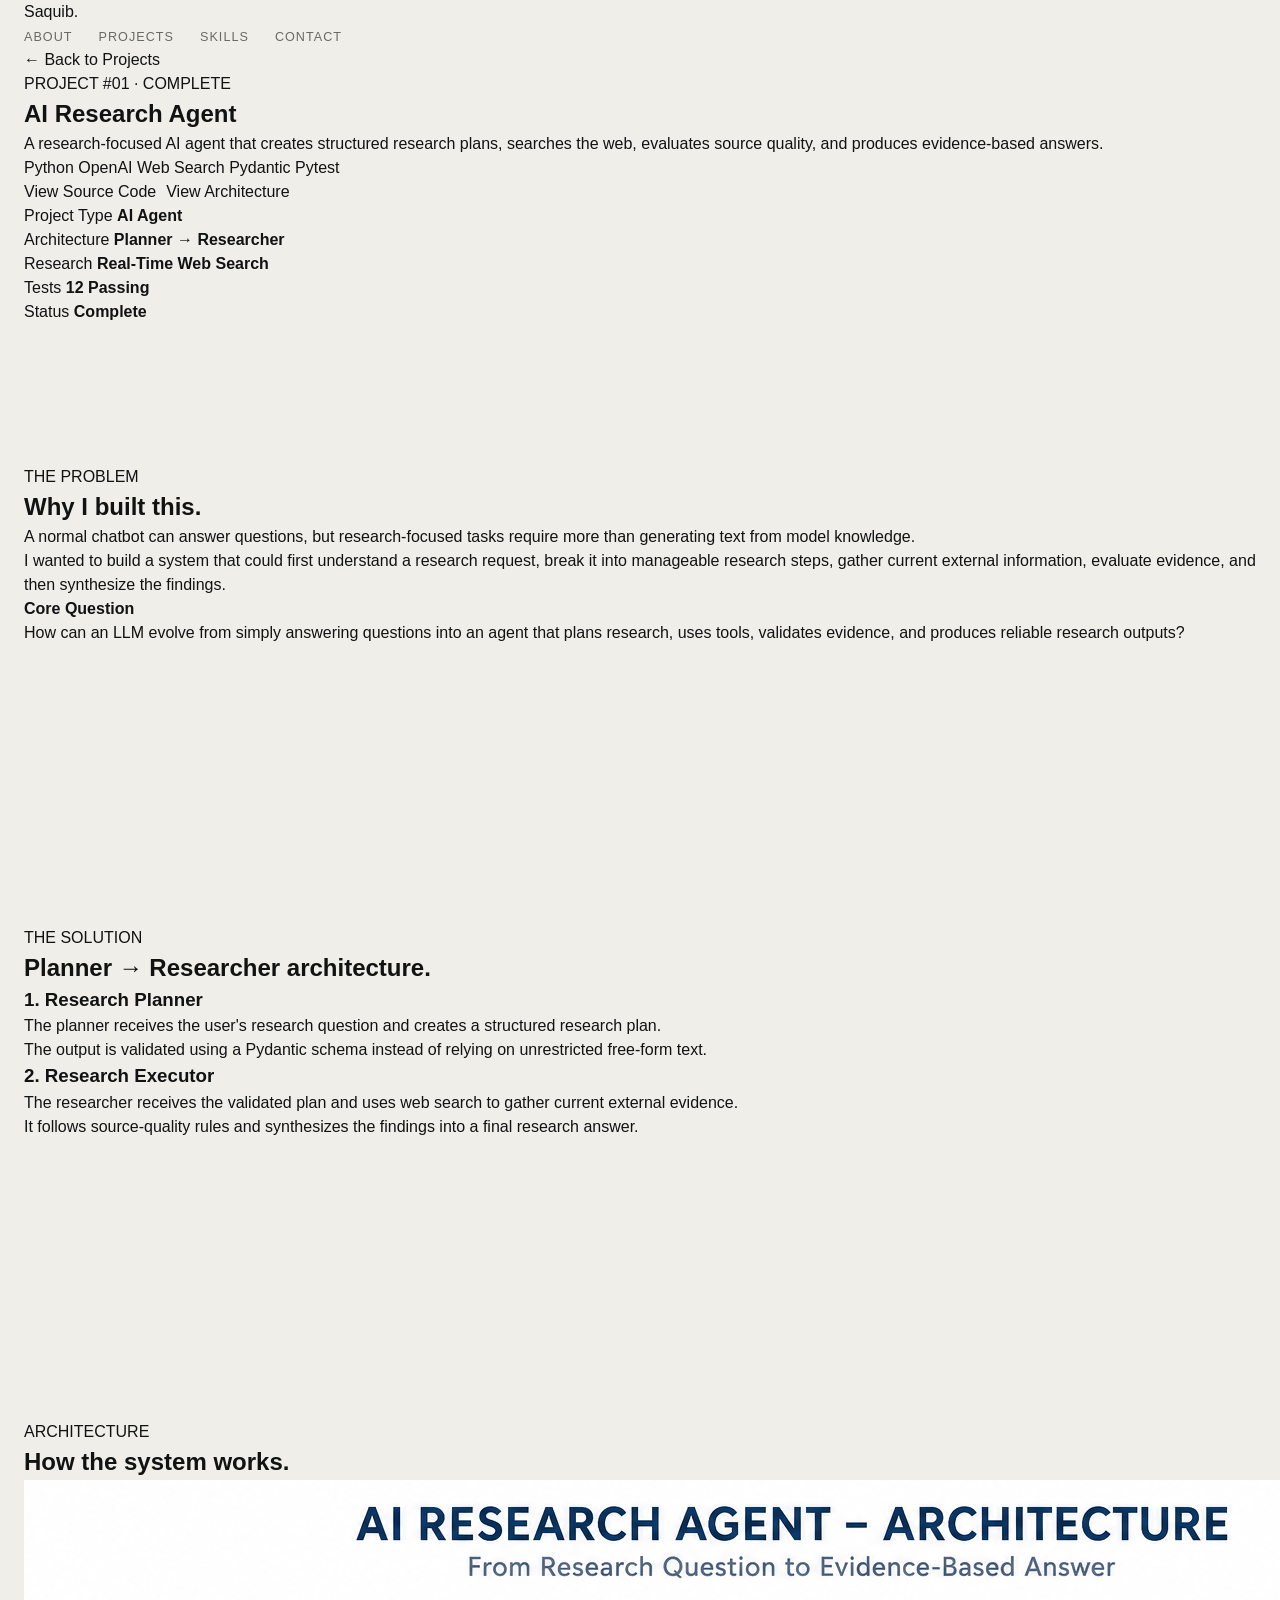
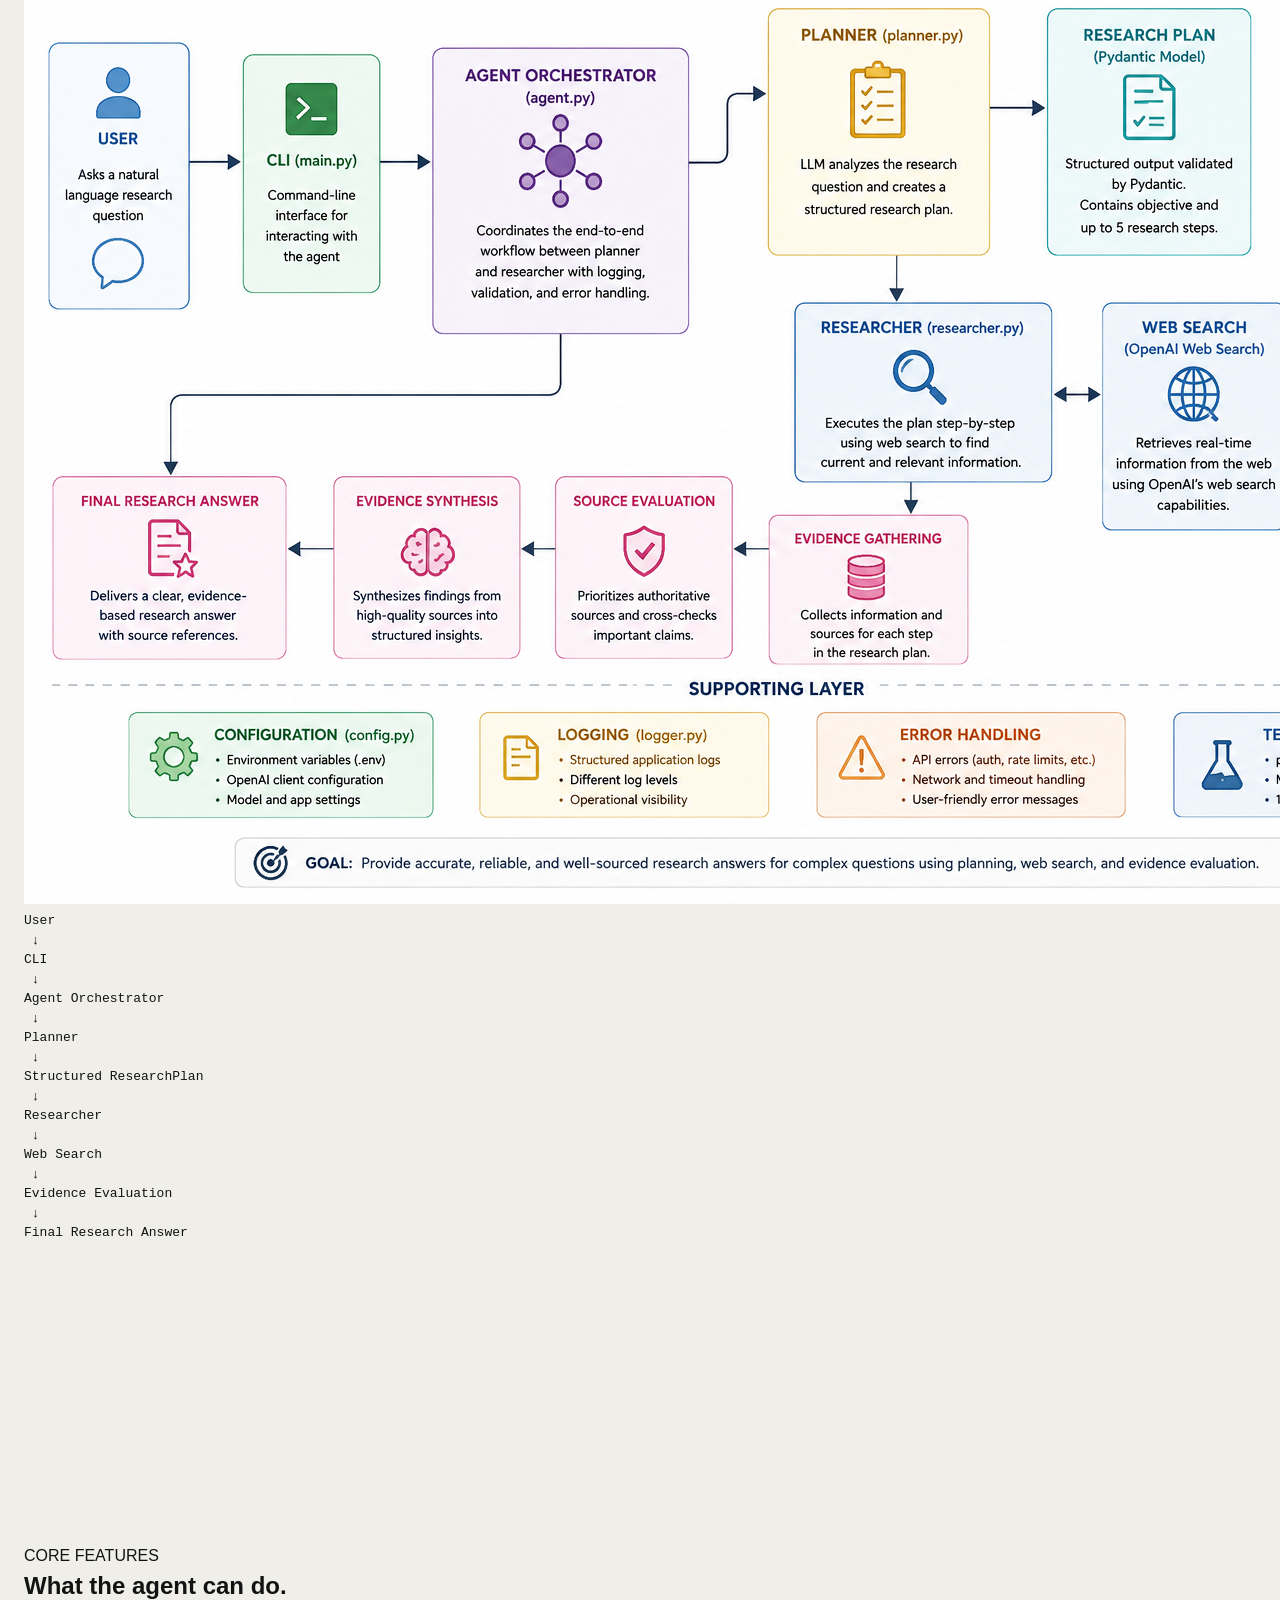
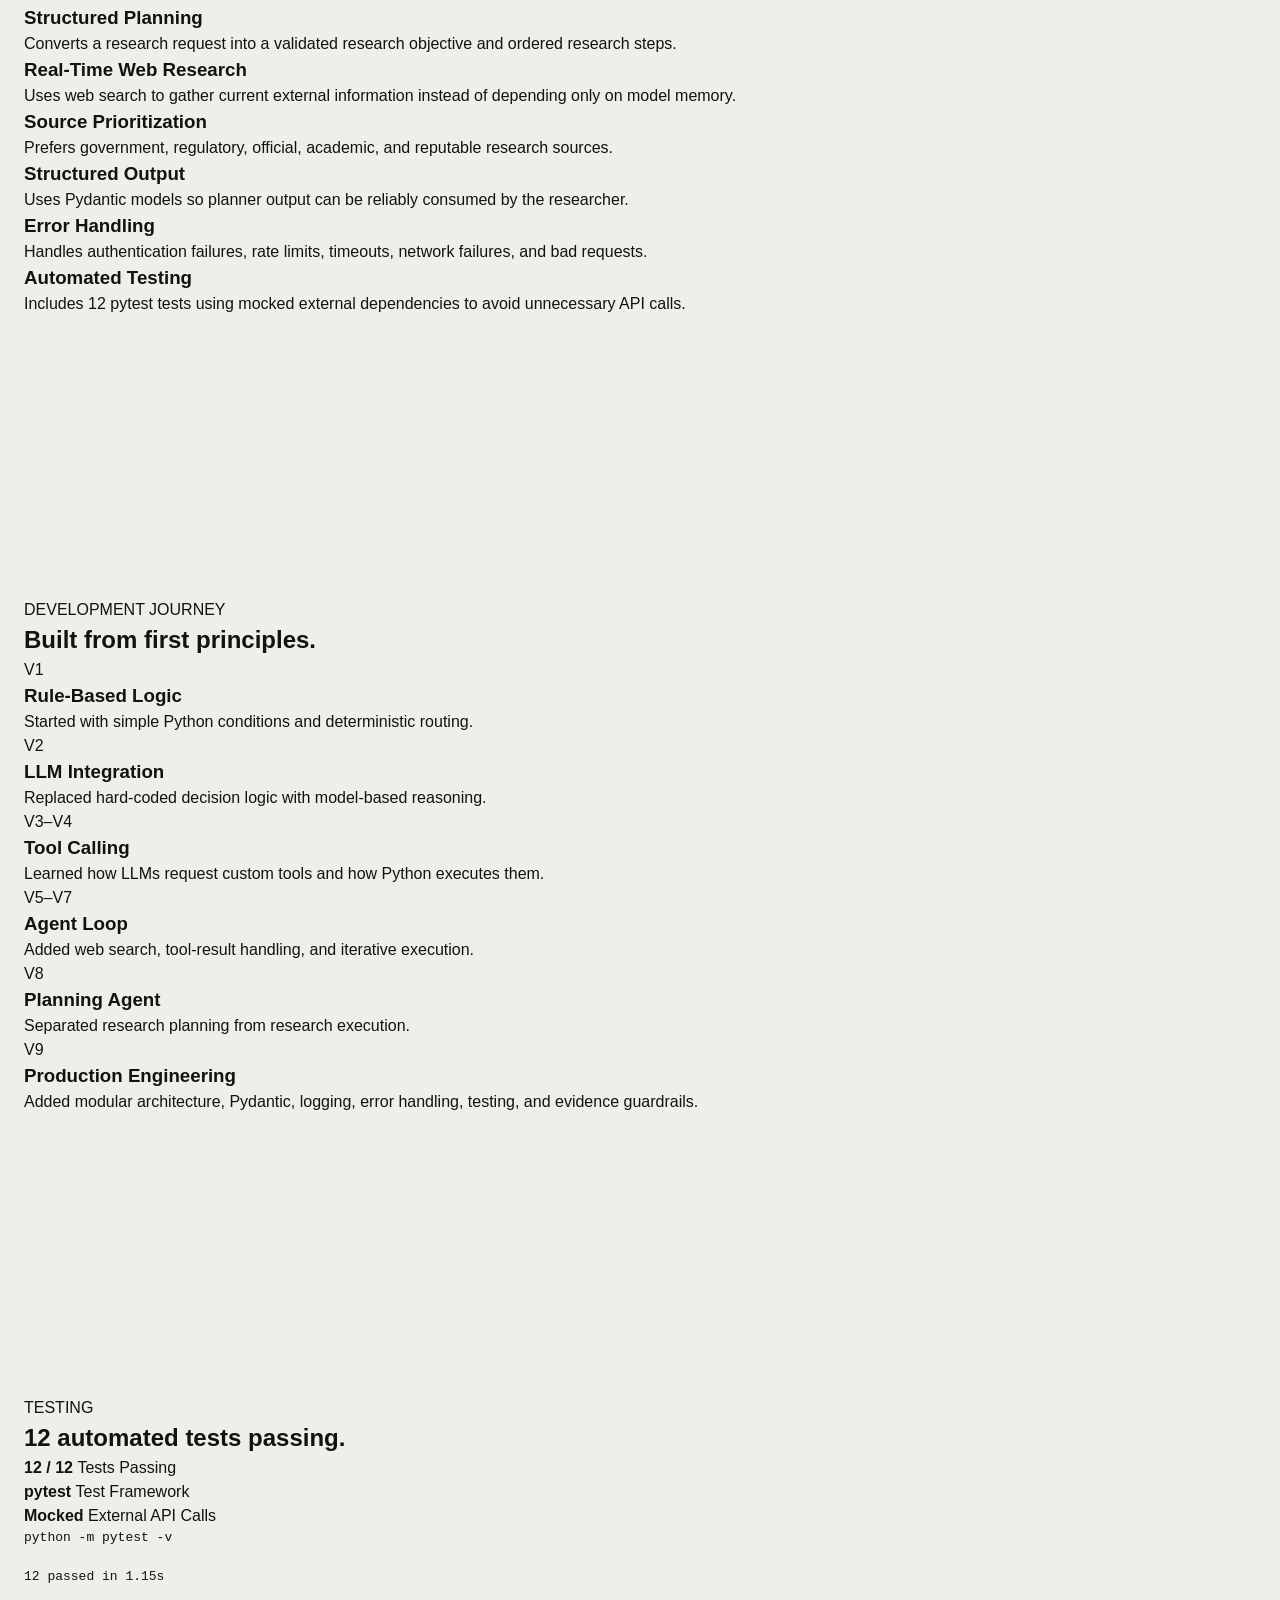
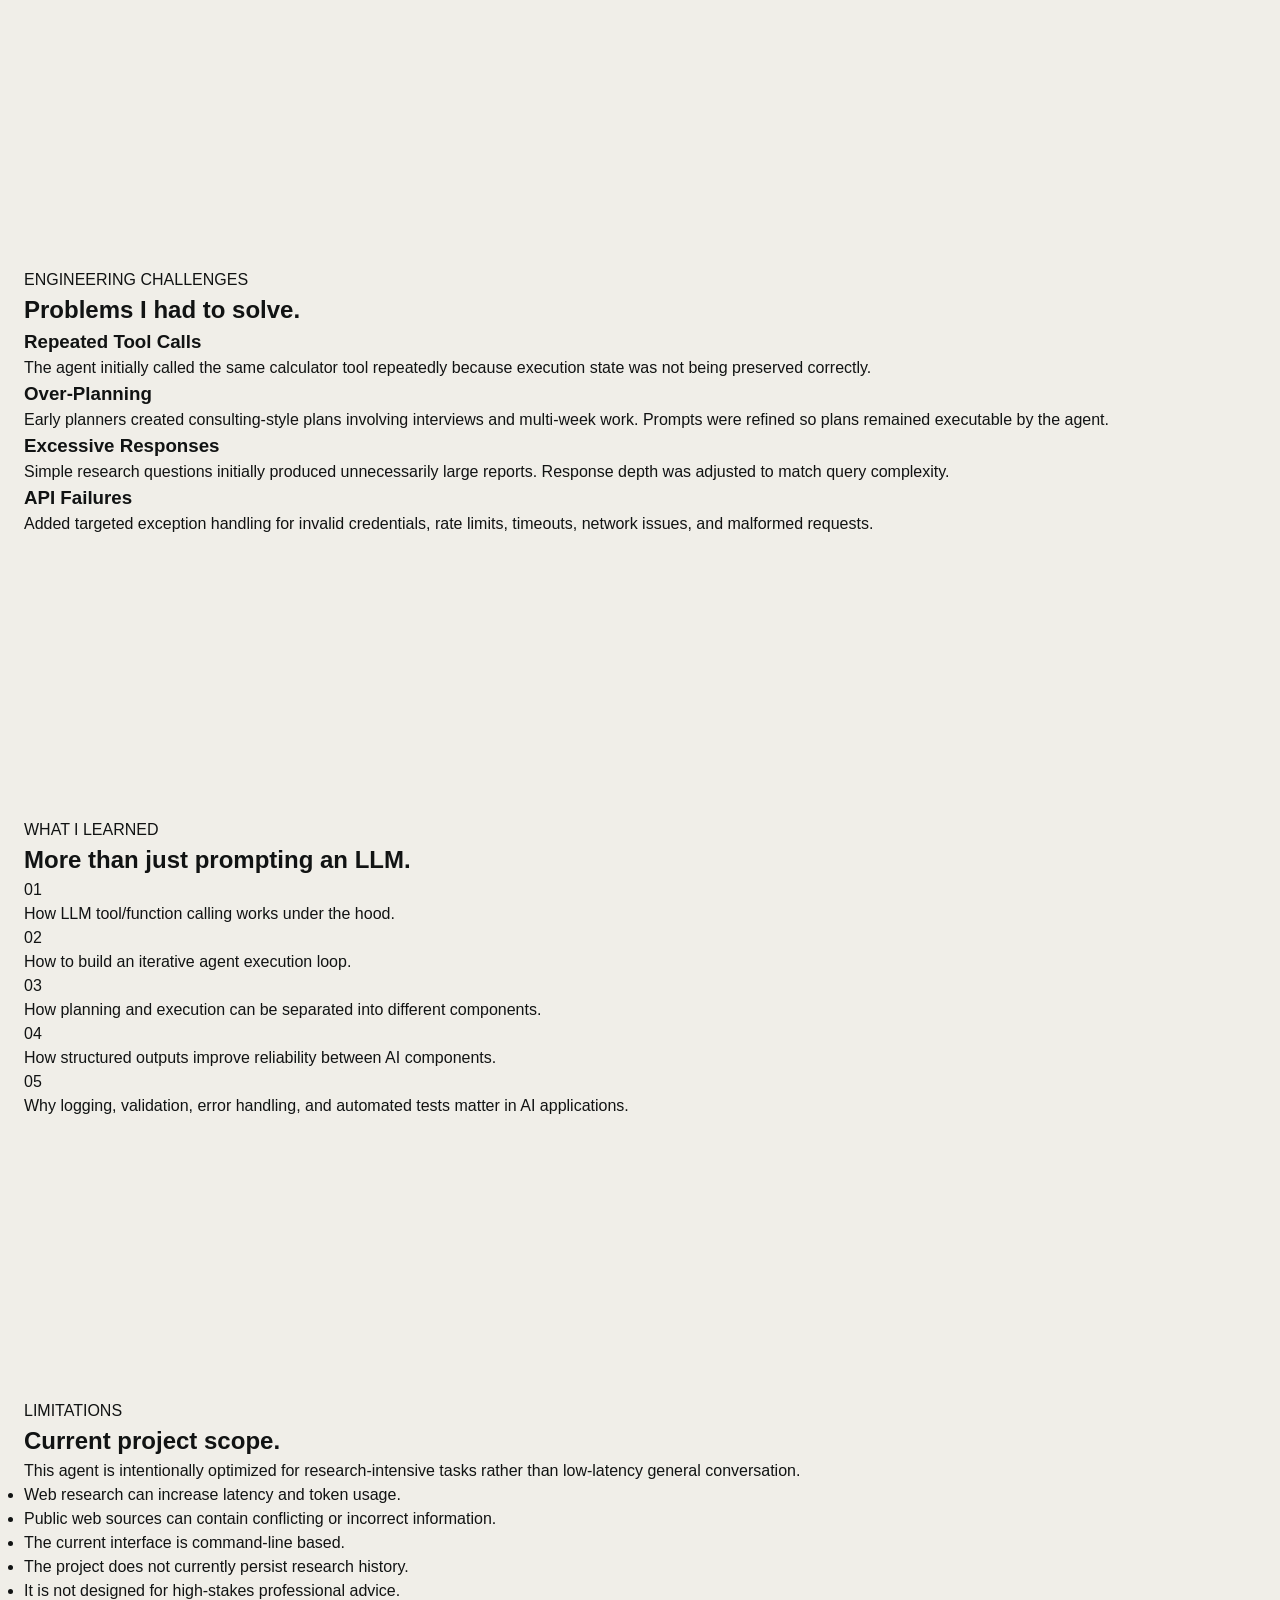
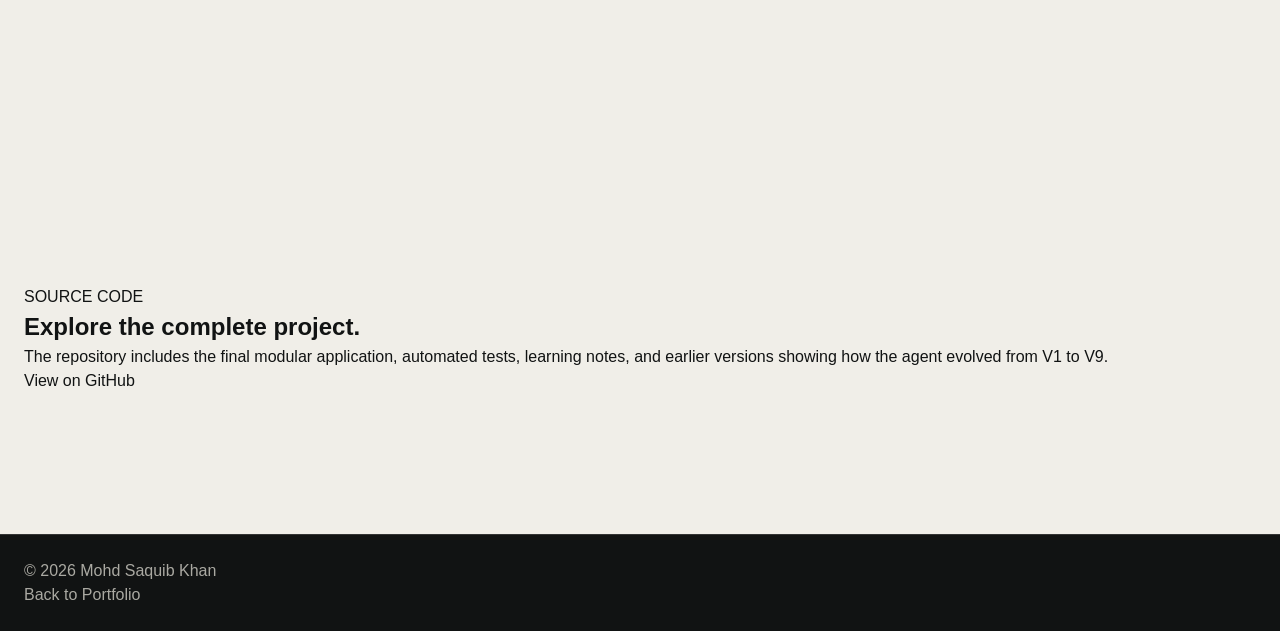
==== projects/research-agent.html @ b3867442 "feat: first immersive design" ====
<!DOCTYPE html>
<html lang="en">

<head>
    <meta charset="UTF-8">

    <meta
        name="viewport"
        content="width=device-width, initial-scale=1.0"
    >

    <title>
        AI Research Agent | Mohd Saquib Khan
    </title>

    <meta
        name="description"
        content="Case study of an AI Research Agent built with Python, OpenAI, Pydantic, web search, logging, and pytest."
    >

    <link
        rel="stylesheet"
        href="../style.css"
    >
</head>

<body>

    <!-- HEADER -->
    <header class="header">

        <nav class="navbar container">

            <a
                href="../index.html"
                class="logo"
            >
                Saquib<span>.</span>
            </a>

            <ul class="nav-links">

                <li>
                    <a href="../index.html#about">
                        About
                    </a>
                </li>

                <li>
                    <a href="../index.html#projects">
                        Projects
                    </a>
                </li>

                <li>
                    <a href="../index.html#skills">
                        Skills
                    </a>
                </li>

                <li>
                    <a href="../index.html#contact">
                        Contact
                    </a>
                </li>

            </ul>

            <button
                class="menu-btn"
                id="menu-btn"
                aria-label="Open navigation"
            >
                ☰
            </button>

        </nav>

    </header>


    <main>

        <!-- PROJECT HERO -->
        <section class="project-hero">

            <div class="container">

                <a
                    href="../index.html#projects"
                    class="back-link"
                >
                    ← Back to Projects
                </a>

                <div class="project-hero-grid">

                    <div>

                        <p class="eyebrow">
                            PROJECT #01 · COMPLETE
                        </p>

                        <h1>
                            AI Research Agent
                        </h1>

                        <p class="project-subtitle">
                            A research-focused AI agent that creates
                            structured research plans, searches the web,
                            evaluates source quality, and produces
                            evidence-based answers.
                        </p>

                        <div class="tech-stack project-tech">

                            <span>Python</span>
                            <span>OpenAI</span>
                            <span>Web Search</span>
                            <span>Pydantic</span>
                            <span>Pytest</span>

                        </div>

                        <div class="hero-actions">

                            <a
                                href="https://github.com/YOUR-USERNAME/YOUR-REPOSITORY"
                                target="_blank"
                                class="btn btn-primary"
                            >
                                View Source Code
                            </a>

                            <a
                                href="#architecture"
                                class="btn btn-secondary"
                            >
                                View Architecture
                            </a>

                        </div>

                    </div>


                    <div class="project-summary-card">

                        <div>

                            <span>
                                Project Type
                            </span>

                            <strong>
                                AI Agent
                            </strong>

                        </div>


                        <div>

                            <span>
                                Architecture
                            </span>

                            <strong>
                                Planner → Researcher
                            </strong>

                        </div>


                        <div>

                            <span>
                                Research
                            </span>

                            <strong>
                                Real-Time Web Search
                            </strong>

                        </div>


                        <div>

                            <span>
                                Tests
                            </span>

                            <strong>
                                12 Passing
                            </strong>

                        </div>


                        <div>

                            <span>
                                Status
                            </span>

                            <strong>
                                Complete
                            </strong>

                        </div>

                    </div>

                </div>

            </div>

        </section>


        <!-- PROBLEM -->
        <section class="section section-alt">

            <div class="container">

                <p class="section-label">
                    THE PROBLEM
                </p>

                <h2 class="section-title">
                    Why I built this.
                </h2>

                <div class="case-grid">

                    <div>

                        <p>
                            A normal chatbot can answer questions,
                            but research-focused tasks require more than
                            generating text from model knowledge.
                        </p>

                        <p>
                            I wanted to build a system that could first
                            understand a research request, break it into
                            manageable research steps, gather current
                            external information, evaluate evidence,
                            and then synthesize the findings.
                        </p>

                    </div>

                    <div class="highlight-card">

                        <strong>
                            Core Question
                        </strong>

                        <p>
                            How can an LLM evolve from simply answering
                            questions into an agent that plans research,
                            uses tools, validates evidence, and produces
                            reliable research outputs?
                        </p>

                    </div>

                </div>

            </div>

        </section>


        <!-- SOLUTION -->
        <section class="section">

            <div class="container">

                <p class="section-label">
                    THE SOLUTION
                </p>

                <h2 class="section-title">
                    Planner → Researcher architecture.
                </h2>

                <div class="case-grid">

                    <div>

                        <h3>
                            1. Research Planner
                        </h3>

                        <p>
                            The planner receives the user's research
                            question and creates a structured research plan.
                        </p>

                        <p>
                            The output is validated using a Pydantic
                            schema instead of relying on unrestricted
                            free-form text.
                        </p>

                    </div>


                    <div>

                        <h3>
                            2. Research Executor
                        </h3>

                        <p>
                            The researcher receives the validated plan
                            and uses web search to gather current
                            external evidence.
                        </p>

                        <p>
                            It follows source-quality rules and
                            synthesizes the findings into a final
                            research answer.
                        </p>

                    </div>

                </div>

            </div>

        </section>


        <!-- ARCHITECTURE -->
        <section
            class="section section-alt"
            id="architecture"
        >

            <div class="container">

                <p class="section-label">
                    ARCHITECTURE
                </p>

                <h2 class="section-title">
                    How the system works.
                </h2>

                <div class="architecture-card">

                    <img
                        src="../assets/images/research-agent-architecture.png"
                        alt="AI Research Agent architecture diagram"
                    >

                </div>

                <div class="architecture-text">

                    <pre>
User
 ↓
CLI
 ↓
Agent Orchestrator
 ↓
Planner
 ↓
Structured ResearchPlan
 ↓
Researcher
 ↓
Web Search
 ↓
Evidence Evaluation
 ↓
Final Research Answer
                    </pre>

                </div>

            </div>

        </section>


        <!-- FEATURES -->
        <section class="section">

            <div class="container">

                <p class="section-label">
                    CORE FEATURES
                </p>

                <h2 class="section-title">
                    What the agent can do.
                </h2>

                <div class="features-grid">

                    <div class="feature-card">

                        <h3>
                            Structured Planning
                        </h3>

                        <p>
                            Converts a research request into a validated
                            research objective and ordered research steps.
                        </p>

                    </div>


                    <div class="feature-card">

                        <h3>
                            Real-Time Web Research
                        </h3>

                        <p>
                            Uses web search to gather current external
                            information instead of depending only on
                            model memory.
                        </p>

                    </div>


                    <div class="feature-card">

                        <h3>
                            Source Prioritization
                        </h3>

                        <p>
                            Prefers government, regulatory, official,
                            academic, and reputable research sources.
                        </p>

                    </div>


                    <div class="feature-card">

                        <h3>
                            Structured Output
                        </h3>

                        <p>
                            Uses Pydantic models so planner output can be
                            reliably consumed by the researcher.
                        </p>

                    </div>


                    <div class="feature-card">

                        <h3>
                            Error Handling
                        </h3>

                        <p>
                            Handles authentication failures, rate limits,
                            timeouts, network failures, and bad requests.
                        </p>

                    </div>


                    <div class="feature-card">

                        <h3>
                            Automated Testing
                        </h3>

                        <p>
                            Includes 12 pytest tests using mocked external
                            dependencies to avoid unnecessary API calls.
                        </p>

                    </div>

                </div>

            </div>

        </section>


        <!-- DEVELOPMENT JOURNEY -->
        <section class="section section-alt">

            <div class="container">

                <p class="section-label">
                    DEVELOPMENT JOURNEY
                </p>

                <h2 class="section-title">
                    Built from first principles.
                </h2>

                <div class="version-grid">

                    <div class="version-card">
                        <span>V1</span>
                        <h3>Rule-Based Logic</h3>
                        <p>
                            Started with simple Python conditions and
                            deterministic routing.
                        </p>
                    </div>

                    <div class="version-card">
                        <span>V2</span>
                        <h3>LLM Integration</h3>
                        <p>
                            Replaced hard-coded decision logic with
                            model-based reasoning.
                        </p>
                    </div>

                    <div class="version-card">
                        <span>V3–V4</span>
                        <h3>Tool Calling</h3>
                        <p>
                            Learned how LLMs request custom tools and
                            how Python executes them.
                        </p>
                    </div>

                    <div class="version-card">
                        <span>V5–V7</span>
                        <h3>Agent Loop</h3>
                        <p>
                            Added web search, tool-result handling,
                            and iterative execution.
                        </p>
                    </div>

                    <div class="version-card">
                        <span>V8</span>
                        <h3>Planning Agent</h3>
                        <p>
                            Separated research planning from research
                            execution.
                        </p>
                    </div>

                    <div class="version-card">
                        <span>V9</span>
                        <h3>Production Engineering</h3>
                        <p>
                            Added modular architecture, Pydantic,
                            logging, error handling, testing, and
                            evidence guardrails.
                        </p>
                    </div>

                </div>

            </div>

        </section>


        <!-- TESTING -->
        <section class="section">

            <div class="container">

                <p class="section-label">
                    TESTING
                </p>

                <h2 class="section-title">
                    12 automated tests passing.
                </h2>

                <div class="test-highlight">

                    <div>

                        <strong>
                            12 / 12
                        </strong>

                        <span>
                            Tests Passing
                        </span>

                    </div>


                    <div>

                        <strong>
                            pytest
                        </strong>

                        <span>
                            Test Framework
                        </span>

                    </div>


                    <div>

                        <strong>
                            Mocked
                        </strong>

                        <span>
                            External API Calls
                        </span>

                    </div>

                </div>

                <div class="code-block">

<pre><code>python -m pytest -v

12 passed in 1.15s</code></pre>

                </div>

            </div>

        </section>


        <!-- CHALLENGES -->
        <section class="section section-alt">

            <div class="container">

                <p class="section-label">
                    ENGINEERING CHALLENGES
                </p>

                <h2 class="section-title">
                    Problems I had to solve.
                </h2>

                <div class="features-grid">

                    <div class="feature-card">

                        <h3>
                            Repeated Tool Calls
                        </h3>

                        <p>
                            The agent initially called the same calculator
                            tool repeatedly because execution state was not
                            being preserved correctly.
                        </p>

                    </div>


                    <div class="feature-card">

                        <h3>
                            Over-Planning
                        </h3>

                        <p>
                            Early planners created consulting-style plans
                            involving interviews and multi-week work.
                            Prompts were refined so plans remained
                            executable by the agent.
                        </p>

                    </div>


                    <div class="feature-card">

                        <h3>
                            Excessive Responses
                        </h3>

                        <p>
                            Simple research questions initially produced
                            unnecessarily large reports. Response depth
                            was adjusted to match query complexity.
                        </p>

                    </div>


                    <div class="feature-card">

                        <h3>
                            API Failures
                        </h3>

                        <p>
                            Added targeted exception handling for invalid
                            credentials, rate limits, timeouts, network
                            issues, and malformed requests.
                        </p>

                    </div>

                </div>

            </div>

        </section>


        <!-- LEARNINGS -->
        <section class="section">

            <div class="container">

                <p class="section-label">
                    WHAT I LEARNED
                </p>

                <h2 class="section-title">
                    More than just prompting an LLM.
                </h2>

                <div class="learning-list">

                    <div>
                        <span>01</span>
                        <p>
                            How LLM tool/function calling works under the hood.
                        </p>
                    </div>

                    <div>
                        <span>02</span>
                        <p>
                            How to build an iterative agent execution loop.
                        </p>
                    </div>

                    <div>
                        <span>03</span>
                        <p>
                            How planning and execution can be separated into
                            different components.
                        </p>
                    </div>

                    <div>
                        <span>04</span>
                        <p>
                            How structured outputs improve reliability between
                            AI components.
                        </p>
                    </div>

                    <div>
                        <span>05</span>
                        <p>
                            Why logging, validation, error handling, and
                            automated tests matter in AI applications.
                        </p>
                    </div>

                </div>

            </div>

        </section>


        <!-- LIMITATIONS -->
        <section class="section section-alt">

            <div class="container">

                <p class="section-label">
                    LIMITATIONS
                </p>

                <h2 class="section-title">
                    Current project scope.
                </h2>

                <div class="limitations">

                    <p>
                        This agent is intentionally optimized for
                        research-intensive tasks rather than low-latency
                        general conversation.
                    </p>

                    <ul>

                        <li>
                            Web research can increase latency and token usage.
                        </li>

                        <li>
                            Public web sources can contain conflicting or
                            incorrect information.
                        </li>

                        <li>
                            The current interface is command-line based.
                        </li>

                        <li>
                            The project does not currently persist research history.
                        </li>

                        <li>
                            It is not designed for high-stakes professional advice.
                        </li>

                    </ul>

                </div>

            </div>

        </section>


        <!-- CTA -->
        <section class="section project-cta">

            <div class="container">

                <p class="section-label">
                    SOURCE CODE
                </p>

                <h2>
                    Explore the complete project.
                </h2>

                <p>
                    The repository includes the final modular application,
                    automated tests, learning notes, and earlier versions
                    showing how the agent evolved from V1 to V9.
                </p>

                <a
                    href="https://github.com/YOUR-USERNAME/YOUR-REPOSITORY"
                    target="_blank"
                    class="btn btn-primary"
                >
                    View on GitHub
                </a>

            </div>

        </section>

    </main>


    <footer>

        <div class="container footer-content">

            <p>
                © <span id="year"></span> Mohd Saquib Khan
            </p>

            <a href="../index.html">
                Back to Portfolio
            </a>

        </div>

    </footer>


    <script src="../script.js"></script>

</body>

</html>
---- style.css ----
/* =========================================================
   IMMERSIVE EDITORIAL PORTFOLIO
   Static / GitHub Pages compatible
========================================================= */

:root {
  --bg: #f0eee8;
  --paper: #f7f5f0;
  --ink: #111313;
  --muted: #6a6a64;
  --line: rgba(17, 19, 19, 0.16);
  --dark: #111313;
  --dark-soft: #1b1e1e;
  --dark-text: #f4f0e8;
  --dark-muted: #aaa9a2;
  --dark-line: rgba(255, 255, 255, 0.14);
  --accent: #c85d37;
  --accent-dark: #9f4225;
  --accent-pale: #e5a087;
  --max: 1240px;
}

* { margin: 0; padding: 0; box-sizing: border-box; }

html { scroll-behavior: smooth; scroll-padding-top: 76px; }

body {
  min-width: 320px;
  color: var(--ink);
  background: var(--bg);
  font-family: Arial, Helvetica, sans-serif;
  line-height: 1.5;
  -webkit-font-smoothing: antialiased;
}

a { color: inherit; text-decoration: none; }
button, a { -webkit-tap-highlight-color: transparent; }

.container {
  width: min(calc(100% - 48px), var(--max));
  margin-inline: auto;
}

.scroll-progress {
  position: fixed;
  inset: 0 0 auto 0;
  height: 2px;
  z-index: 2000;
  pointer-events: none;
}

.scroll-progress span {
  display: block;
  width: 0;
  height: 100%;
  background: var(--accent);
}

.site-header {
  position: fixed;
  inset: 0 0 auto;
  z-index: 1000;
  background: rgba(240, 238, 232, 0.86);
  border-bottom: 1px solid rgba(17, 19, 19, 0.08);
  backdrop-filter: blur(18px);
}

.nav {
  min-height: 68px;
  display: flex;
  align-items: center;
  justify-content: space-between;
  gap: 28px;
}

.brand {
  display: flex;
  align-items: baseline;
  gap: 12px;
}

.brand-index {
  color: var(--accent);
  font-size: 0.68rem;
  letter-spacing: 0.16em;
  font-weight: 800;
}

.brand-name {
  font-size: 0.84rem;
  font-weight: 700;
}

.nav-links {
  display: flex;
  align-items: center;
  gap: 26px;
  list-style: none;
}

.nav-links > li > a:not(.nav-connect) {
  color: var(--muted);
  font-size: 0.79rem;
  text-transform: uppercase;
  letter-spacing: 0.08em;
}

.nav-links > li > a:hover { color: var(--ink); }

.nav-connect {
  position: relative;
  display: inline-flex;
  align-items: center;
  justify-content: center;
  min-width: 104px;
  height: 38px;
  overflow: hidden;
  color: var(--ink);
}

.nav-connect span {
  position: relative;
  z-index: 3;
  transition: letter-spacing 0.3s ease;
}

.nav-connect::before {
  content: "";
  position: absolute;
  inset: 0;
  z-index: 1;
  opacity: 0;
  border-top: 1px solid var(--accent);
  border-bottom: 1px solid var(--accent);
  transform: scale(0.1, 1);
  transition: all 0.3s ease;
}

.nav-connect::after {
  content: "";
  position: absolute;
  inset: 0;
  z-index: 0;
  background: rgba(200, 93, 55, 0.08);
  transition: all 0.3s ease;
}

.nav-connect:hover span {
  letter-spacing: 2px;
  color: var(--accent);
}

.nav-connect:hover::before {
  opacity: 1;
  transform: scale(1, 1);
}

.nav-connect:hover::after {
  opacity: 0;
  transform: scale(0.1, 1);
}

.menu-btn {
  display: none;
  width: 42px;
  height: 42px;
  border: 1px solid var(--line);
  background: transparent;
  border-radius: 50%;
  cursor: pointer;
}

.menu-btn span {
  display: block;
  width: 17px;
  height: 1px;
  margin: 5px auto;
  background: var(--ink);
}

.hero {
  position: relative;
  min-height: 100svh;
  display: flex;
  align-items: stretch;
  padding: 68px 0 0;
  overflow: hidden;
}

.hero-noise {
  position: absolute;
  inset: 0;
  opacity: 0.3;
  pointer-events: none;
  background-image:
    linear-gradient(rgba(17,19,19,0.025) 1px, transparent 1px),
    linear-gradient(90deg, rgba(17,19,19,0.025) 1px, transparent 1px);
  background-size: 42px 42px;
}

.hero-inner {
  position: relative;
  min-height: calc(100svh - 68px);
  display: flex;
  flex-direction: column;
  padding-top: clamp(30px, 5vw, 56px);
  padding-bottom: 26px;
}

.hero-topline {
  display: flex;
  justify-content: space-between;
  gap: 20px;
  color: var(--muted);
  font-size: 0.68rem;
  letter-spacing: 0.16em;
}

.hero-title-wrap {
  flex: 1;
  display: flex;
  flex-direction: column;
  justify-content: center;
}

.hero-index {
  margin-bottom: 14px;
  color: var(--accent);
  font-size: 0.68rem;
  font-weight: 800;
  letter-spacing: 0.16em;
}

.hero h1 {
  max-width: 1000px;
  font-size: clamp(4.4rem, 12vw, 11rem);
  line-height: 0.78;
  letter-spacing: -0.075em;
  font-weight: 900;
}

.hero h1 span {
  display: block;
  color: var(--accent);
  font-family: Georgia, "Times New Roman", serif;
  font-style: italic;
  font-weight: 400;
  letter-spacing: -0.06em;
}

.hero-bottom {
  display: flex;
  justify-content: space-between;
  align-items: end;
  gap: 40px;
  margin-top: 42px;
}

.hero-statement {
  max-width: 600px;
  color: var(--muted);
  font-size: clamp(1rem, 1.5vw, 1.12rem);
}

.hero-actions,
.contact-actions {
  display: flex;
  flex-wrap: wrap;
  gap: 10px;
}

.scroll-cue {
  align-self: flex-start;
  display: flex;
  align-items: center;
  gap: 12px;
  color: var(--muted);
  font-size: 0.65rem;
  letter-spacing: 0.16em;
}

.scroll-line {
  width: 60px;
  height: 1px;
  background: var(--line);
  position: relative;
  overflow: hidden;
}

.scroll-line::after {
  content: "";
  position: absolute;
  width: 40%;
  height: 100%;
  background: var(--accent);
  animation: scrollLine 1.8s ease-in-out infinite;
}

@keyframes scrollLine {
  0% { left: -40%; }
  100% { left: 100%; }
}

.motion-btn {
  position: relative;
  min-width: 160px;
  height: 48px;
  display: inline-flex;
  align-items: center;
  justify-content: center;
  overflow: hidden;
  color: var(--dark-text);
}

.motion-btn span {
  position: relative;
  z-index: 3;
  transition: letter-spacing 0.3s ease;
}

.motion-btn::before {
  content: "";
  position: absolute;
  inset: 0;
  z-index: 1;
  opacity: 0;
  border-top: 1px solid currentColor;
  border-bottom: 1px solid currentColor;
  transform: scale(0.1, 1);
  transition: all 0.3s ease;
}

.motion-btn::after {
  content: "";
  position: absolute;
  inset: 0;
  z-index: 0;
  background: var(--dark);
  transition: all 0.3s ease;
}

.motion-btn:hover span { letter-spacing: 2px; }
.motion-btn:hover::before { opacity: 1; transform: scale(1,1); }
.motion-btn:hover::after { opacity: 0; transform: scale(0.1, 1); }

.motion-btn-light { color: var(--ink); }
.motion-btn-light::after { background: rgba(17,19,19,0.06); }

.section { padding: clamp(90px, 11vw, 150px) 0; }

.editorial-grid {
  display: grid;
  grid-template-columns: minmax(100px, 0.3fr) minmax(0, 1.7fr);
  gap: clamp(40px, 8vw, 110px);
}

.section-index {
  display: flex;
  flex-direction: column;
  gap: 5px;
  color: var(--accent);
}

.section-index span {
  font-size: 2rem;
  font-weight: 900;
  line-height: 1;
}

.section-index p {
  font-size: 0.66rem;
  letter-spacing: 0.16em;
}

.large-copy {
  max-width: 930px;
  font-size: clamp(2.4rem, 5vw, 5rem);
  line-height: 1.02;
  letter-spacing: -0.055em;
  font-weight: 700;
}

.large-copy em,
.throughline h2 em {
  color: var(--accent);
  font-family: Georgia, "Times New Roman", serif;
  font-weight: 400;
}

.story-columns {
  display: grid;
  grid-template-columns: repeat(2, minmax(0,1fr));
  gap: clamp(30px, 5vw, 70px);
  max-width: 900px;
  margin-top: 50px;
}

.story-columns p { color: var(--muted); }

.dark-section {
  background: var(--dark);
  color: var(--dark-text);
}

.light-index { color: var(--accent-pale); }

.section-heading {
  display: grid;
  grid-template-columns: 0.4fr 1.2fr 0.7fr;
  gap: clamp(30px, 5vw, 70px);
  align-items: end;
  margin-bottom: 58px;
}

.section-heading h2,
.notes-heading h2,
.now-content > h2,
.throughline h2 {
  font-size: clamp(2.8rem, 6vw, 6rem);
  line-height: 0.94;
  letter-spacing: -0.06em;
}

.section-heading > p { color: var(--dark-muted); }

.project-panel {
  border-top: 1px solid var(--dark-line);
  border-bottom: 1px solid var(--dark-line);
}

.panel-header {
  display: grid;
  grid-template-columns: 1fr 1fr;
  align-items: end;
  gap: 30px;
  padding: 22px 0;
}

.panel-header > p {
  color: var(--accent-pale);
  font-size: 0.68rem;
  letter-spacing: 0.16em;
}

.project-status { justify-self: stretch; }

.status-label {
  display: flex;
  justify-content: space-between;
  color: var(--dark-muted);
  font-size: 0.68rem;
  letter-spacing: 0.12em;
}

.status-label strong { color: var(--accent-pale); }

.status-track {
  height: 3px;
  margin-top: 8px;
  background: rgba(255,255,255,0.1);
}

.status-track span {
  display: block;
  width: 100%;
  height: 100%;
  background: var(--accent);
}

.project-main {
  display: grid;
  grid-template-columns: 1.25fr 0.75fr;
  gap: clamp(50px, 8vw, 110px);
  padding: clamp(55px, 7vw, 90px) 0;
}

.project-main h3 {
  font-size: clamp(3.2rem, 7.5vw, 8rem);
  line-height: 0.86;
  letter-spacing: -0.07em;
}

.project-copy {
  max-width: 670px;
  margin-top: 26px;
  color: var(--dark-muted);
}

.tech-labels {
  display: flex;
  flex-wrap: wrap;
  gap: 16px;
  margin-top: 28px;
}

.tech-labels span {
  position: relative;
  padding-left: 12px;
  color: var(--dark-muted);
  font-size: 0.74rem;
}

.tech-labels span::before {
  content: "";
  position: absolute;
  left: 0;
  top: 50%;
  width: 4px;
  height: 4px;
  border-radius: 50%;
  background: var(--accent);
  transform: translateY(-50%);
}

.project-facts {
  display: flex;
  flex-direction: column;
  justify-content: flex-end;
}

.project-facts div {
  padding: 18px 0;
  border-bottom: 1px solid var(--dark-line);
}

.project-facts strong { display: block; }

.project-facts span {
  color: var(--dark-muted);
  font-size: 0.74rem;
}

.panel-footer {
  display: grid;
  grid-template-columns: repeat(2, 1fr);
}

.panel-footer a {
  display: flex;
  justify-content: space-between;
  gap: 30px;
  padding: 20px 0;
  border-top: 1px solid var(--dark-line);
  font-size: 0.78rem;
}

.panel-footer a:first-child { padding-right: 25px; }

.panel-footer a:last-child {
  padding-left: 25px;
  border-left: 1px solid var(--dark-line);
}

.open-panel {
  display: grid;
  grid-template-columns: 0.2fr 1fr 0.35fr;
  gap: 30px;
  align-items: start;
  padding: 55px 0 0;
  color: var(--dark-muted);
}

.open-panel > span { color: var(--accent-pale); }

.open-panel h3 {
  color: var(--dark-text);
  font-size: 1.8rem;
}

.open-panel p { margin-top: 8px; }

.open-tag {
  justify-self: end;
  font-size: 0.68rem;
  letter-spacing: 0.14em;
}

.now-content > h2 { max-width: 900px; }

.focus-rows {
  margin-top: 50px;
  border-top: 1px solid var(--line);
}

.focus-rows article {
  display: grid;
  grid-template-columns: 60px 0.7fr 1.3fr;
  gap: 20px;
  padding: 23px 0;
  border-bottom: 1px solid var(--line);
  align-items: start;
}

.focus-number {
  color: var(--accent);
  font-size: 0.68rem;
}

.focus-rows h3 { font-size: 1rem; }

.focus-rows p { color: var(--muted); }

.accent-section {
  background: var(--accent);
  color: #1c100c;
}

.notes-heading {
  display: grid;
  grid-template-columns: 0.35fr 1.65fr;
  gap: clamp(40px, 7vw, 90px);
  align-items: end;
  margin-bottom: 54px;
}

.notes-heading .section-index { color: #37160c; }

.notes-track {
  display: grid;
  grid-template-columns: repeat(3, minmax(0, 1fr));
  border-top: 1px solid rgba(28,16,12,0.25);
  border-left: 1px solid rgba(28,16,12,0.25);
}

.note-item {
  min-height: 330px;
  display: flex;
  flex-direction: column;
  padding: 26px;
  border-right: 1px solid rgba(28,16,12,0.25);
  border-bottom: 1px solid rgba(28,16,12,0.25);
}

.note-item > p:first-child {
  font-size: 0.64rem;
  letter-spacing: 0.14em;
}

.note-item h3 {
  margin-top: 24px;
  font-size: clamp(1.55rem, 2.5vw, 2.3rem);
  line-height: 1.08;
  letter-spacing: -0.04em;
}

.note-item > span {
  margin-top: 18px;
  opacity: 0.76;
  font-size: 0.9rem;
}

.note-item small {
  margin-top: auto;
  padding-top: 30px;
  font-size: 0.62rem;
  letter-spacing: 0.14em;
}

.note-placeholder { opacity: 0.72; }

.throughline h2 { max-width: 920px; }

.throughline-list {
  margin-top: 50px;
  border-top: 1px solid var(--line);
}

.throughline-list div {
  display: grid;
  grid-template-columns: 0.55fr 1.45fr;
  gap: 30px;
  padding: 22px 0;
  border-bottom: 1px solid var(--line);
}

.throughline-list span {
  color: var(--accent);
  font-size: 0.7rem;
  letter-spacing: 0.12em;
}

.throughline-list p { color: var(--muted); }

.contact-inner > p:first-child {
  color: var(--accent-pale);
  font-size: 0.68rem;
  letter-spacing: 0.16em;
}

.contact h2 {
  margin-top: 18px;
  font-size: clamp(4rem, 11vw, 11rem);
  line-height: 0.78;
  letter-spacing: -0.075em;
}

.contact h2 span {
  display: block;
  color: var(--accent);
  font-family: Georgia, "Times New Roman", serif;
  font-style: italic;
  font-weight: 400;
}

.contact-copy {
  max-width: 600px;
  margin-top: 40px;
  color: var(--dark-muted);
}

.contact-actions { margin-top: 34px; }

footer {
  background: var(--dark);
  color: var(--dark-muted);
  border-top: 1px solid var(--dark-line);
  padding: 24px 0;
}

.footer-row {
  display: flex;
  justify-content: space-between;
  gap: 20px;
  font-size: 0.68rem;
  letter-spacing: 0.08em;
}

.reveal {
  opacity: 0;
  transform: translateY(34px);
  transition: opacity 0.7s ease, transform 0.7s ease;
}

.reveal.is-visible {
  opacity: 1;
  transform: translateY(0);
}

@media (max-width: 940px) {
  .editorial-grid,
  .section-heading,
  .project-main,
  .notes-heading {
    grid-template-columns: 1fr;
  }

  .section-index {
    flex-direction: row;
    align-items: baseline;
    gap: 12px;
  }

  .section-heading > p { max-width: 600px; }

  .project-main { gap: 35px; }

  .project-facts {
    flex-direction: row;
    gap: 20px;
  }

  .project-facts div { flex: 1; }

  .notes-track {
    grid-template-columns: 1fr 1fr;
  }

  .note-item:last-child { grid-column: 1 / -1; }
}

@media (max-width: 720px) {
  .container {
    width: min(calc(100% - 30px), var(--max));
  }

  .brand-name { display: none; }

  .nav-links {
    display: none;
    position: absolute;
    top: 68px;
    left: 15px;
    right: 15px;
    padding: 10px;
    flex-direction: column;
    align-items: stretch;
    gap: 0;
    background: var(--paper);
    border: 1px solid var(--line);
  }

  .nav-links.active { display: flex; }

  .nav-links > li > a:not(.nav-connect) {
    display: block;
    padding: 11px 8px;
  }

  .nav-connect { width: 100%; }

  .menu-btn { display: block; }

  .hero-topline p:last-child { display: none; }

  .hero h1 {
    font-size: clamp(4.4rem, 21vw, 7.3rem);
  }

  .hero-bottom {
    flex-direction: column;
    align-items: flex-start;
  }

  .hero-actions,
  .contact-actions { width: 100%; }

  .motion-btn { flex: 1; }

  .story-columns,
  .panel-header,
  .panel-footer,
  .open-panel,
  .focus-rows article,
  .throughline-list div {
    grid-template-columns: 1fr;
  }

  .project-status { justify-self: stretch; }

  .panel-footer a:last-child {
    padding-left: 0;
    border-left: 0;
  }

  .open-tag { justify-self: start; }

  .project-facts {
    flex-direction: column;
    gap: 0;
  }

  .notes-track { grid-template-columns: 1fr; }

  .note-item:last-child { grid-column: auto; }

  .contact h2 {
    font-size: clamp(4.2rem, 20vw, 7rem);
  }

  .footer-row { flex-direction: column; }
}

@media (max-width: 480px) {
  .hero { min-height: auto; }

  .hero-inner { min-height: calc(100svh - 68px); }

  .hero-actions,
  .contact-actions { flex-direction: column; }

  .motion-btn { width: 100%; }

  .large-copy { font-size: 2.55rem; }

  .note-item { min-height: 280px; }
}

@media (prefers-reduced-motion: reduce) {
  html { scroll-behavior: auto; }

  *,
  *::before,
  *::after {
    animation-duration: 0.01ms !important;
    animation-iteration-count: 1 !important;
    transition-duration: 0.01ms !important;
  }

  .reveal {
    opacity: 1;
    transform: none;
  }
}
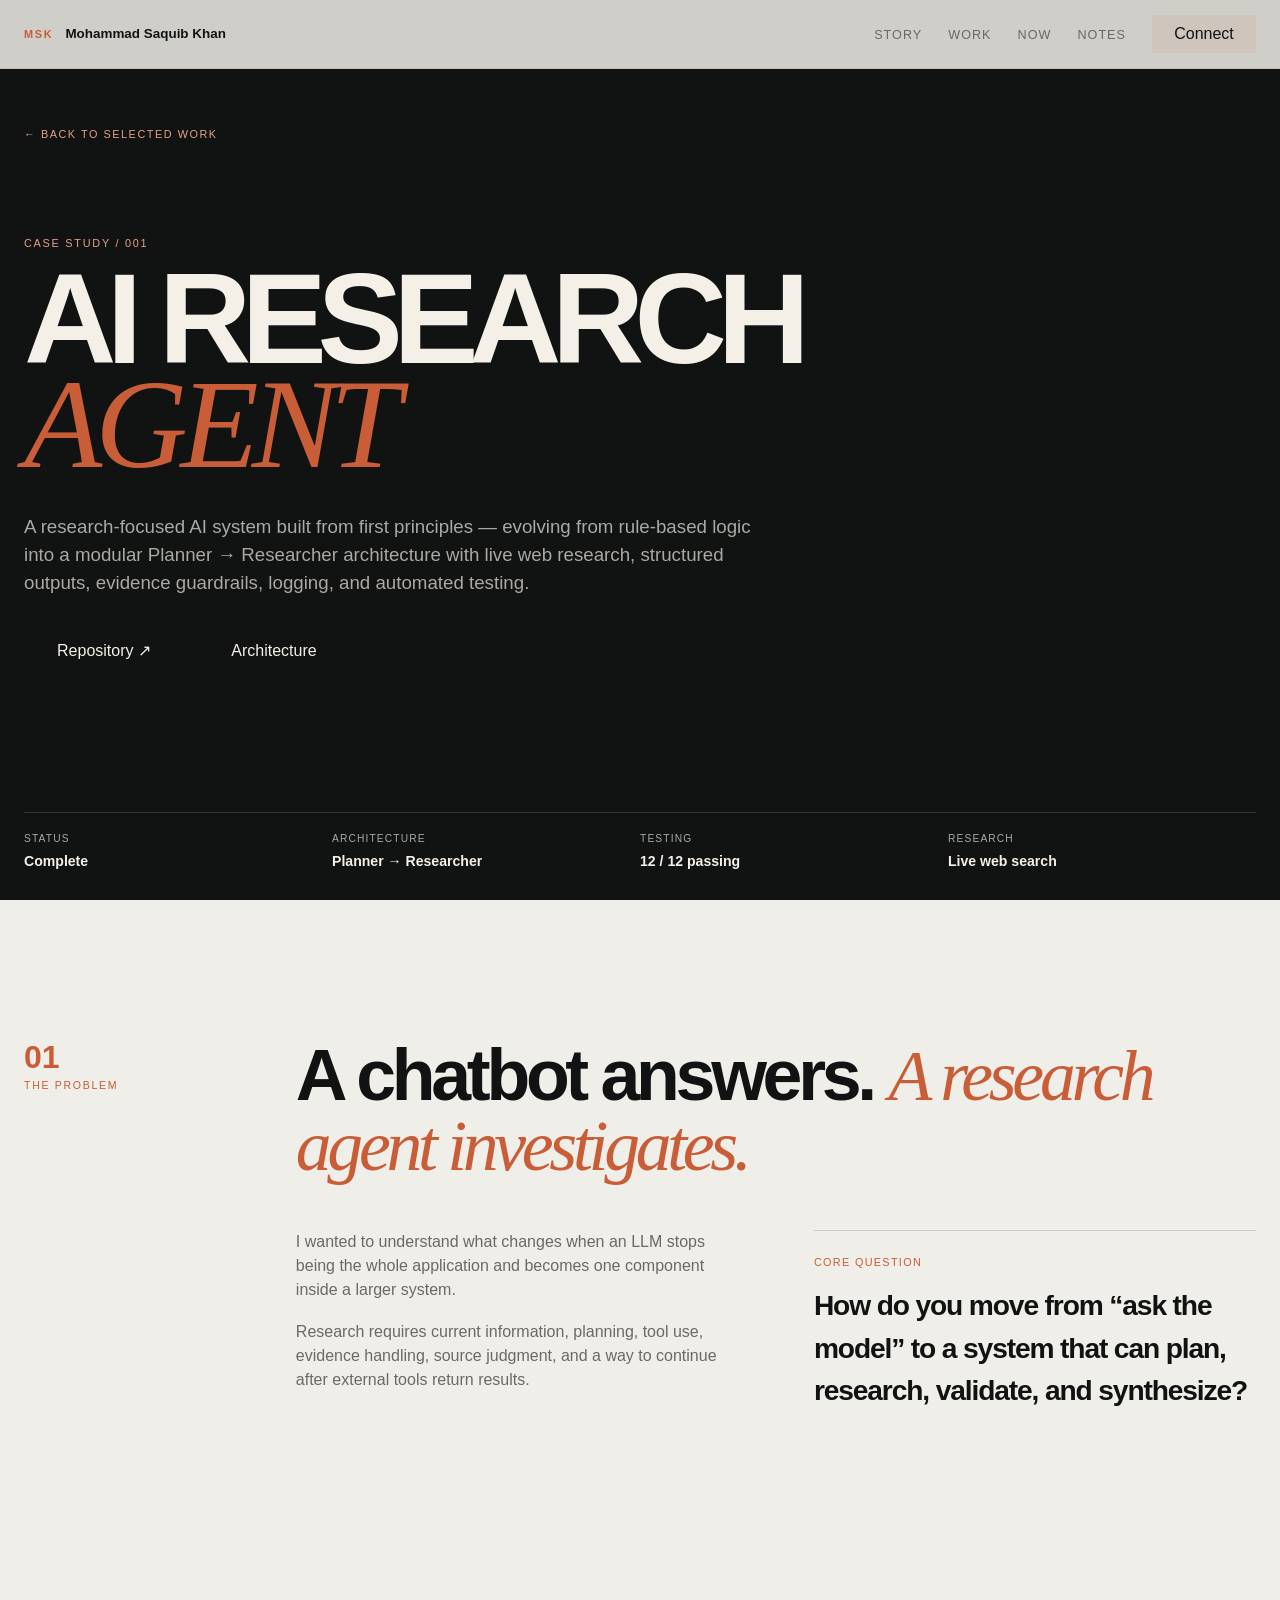
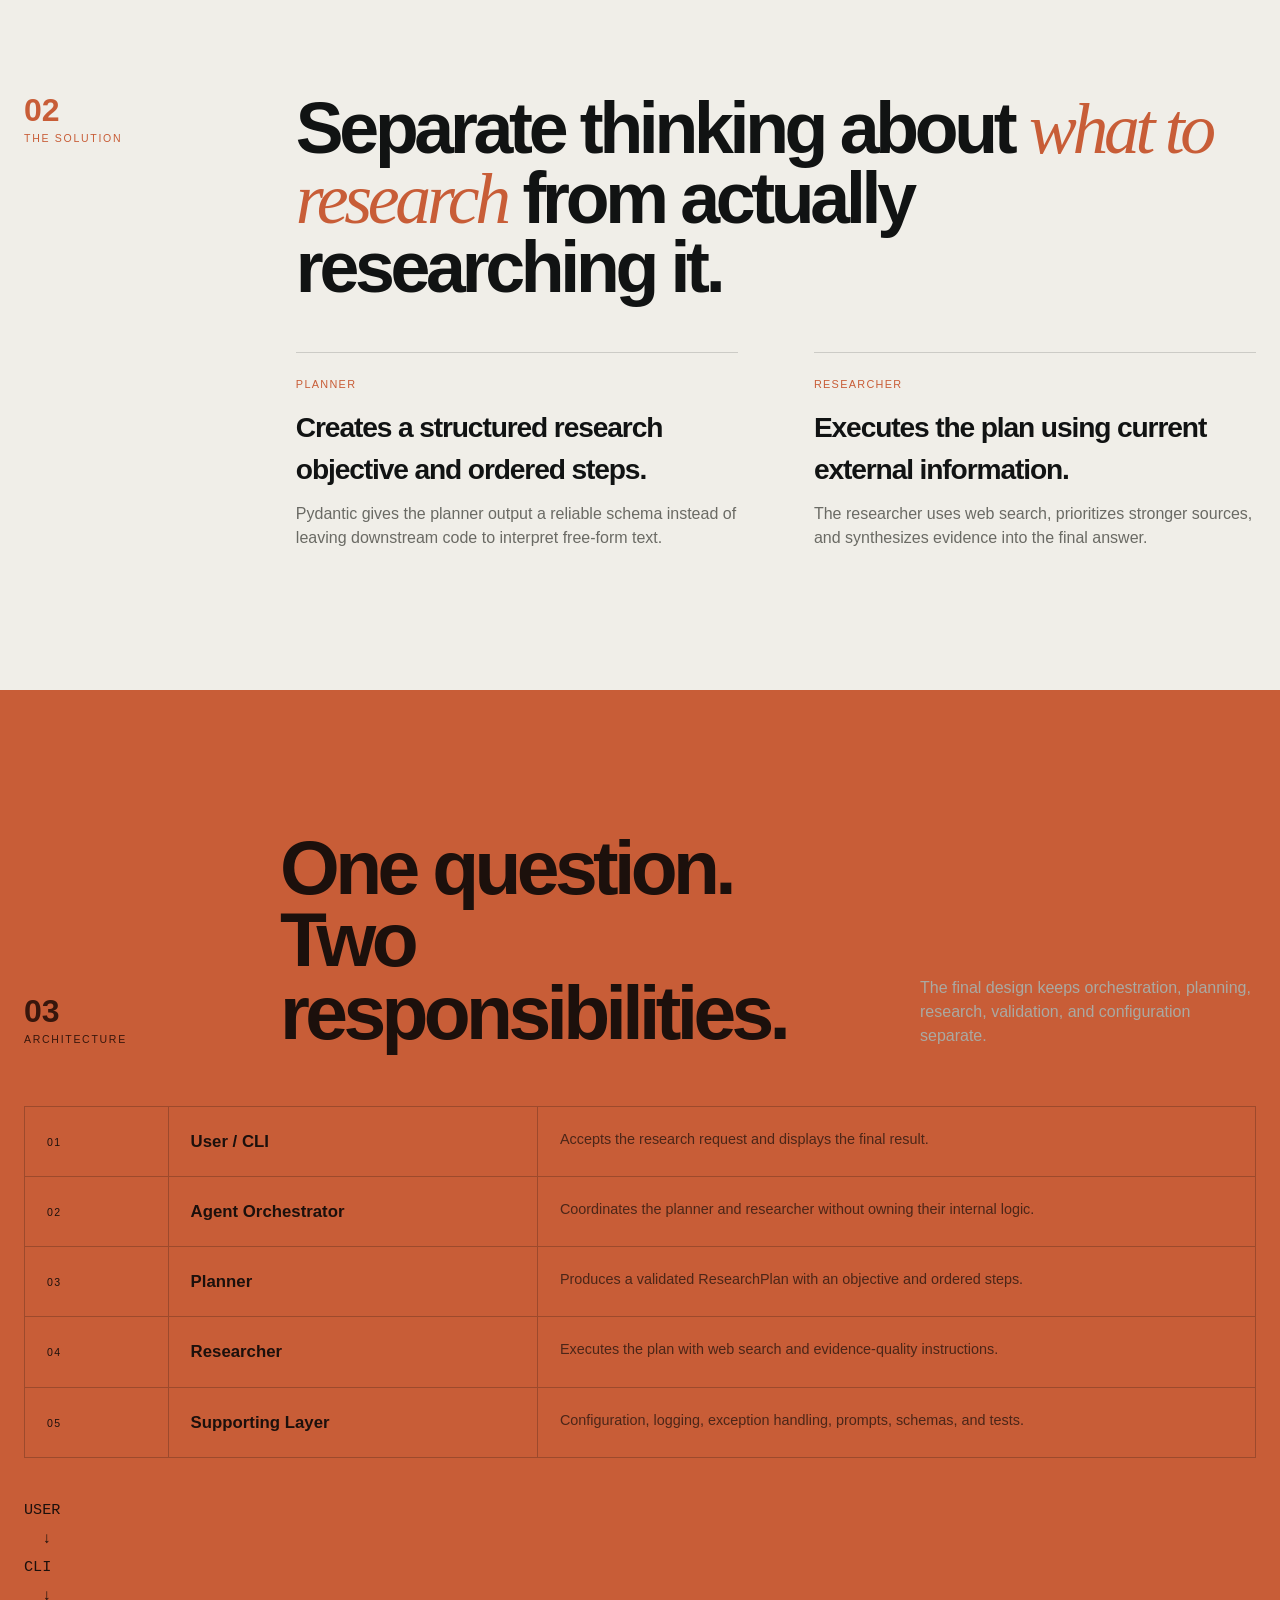
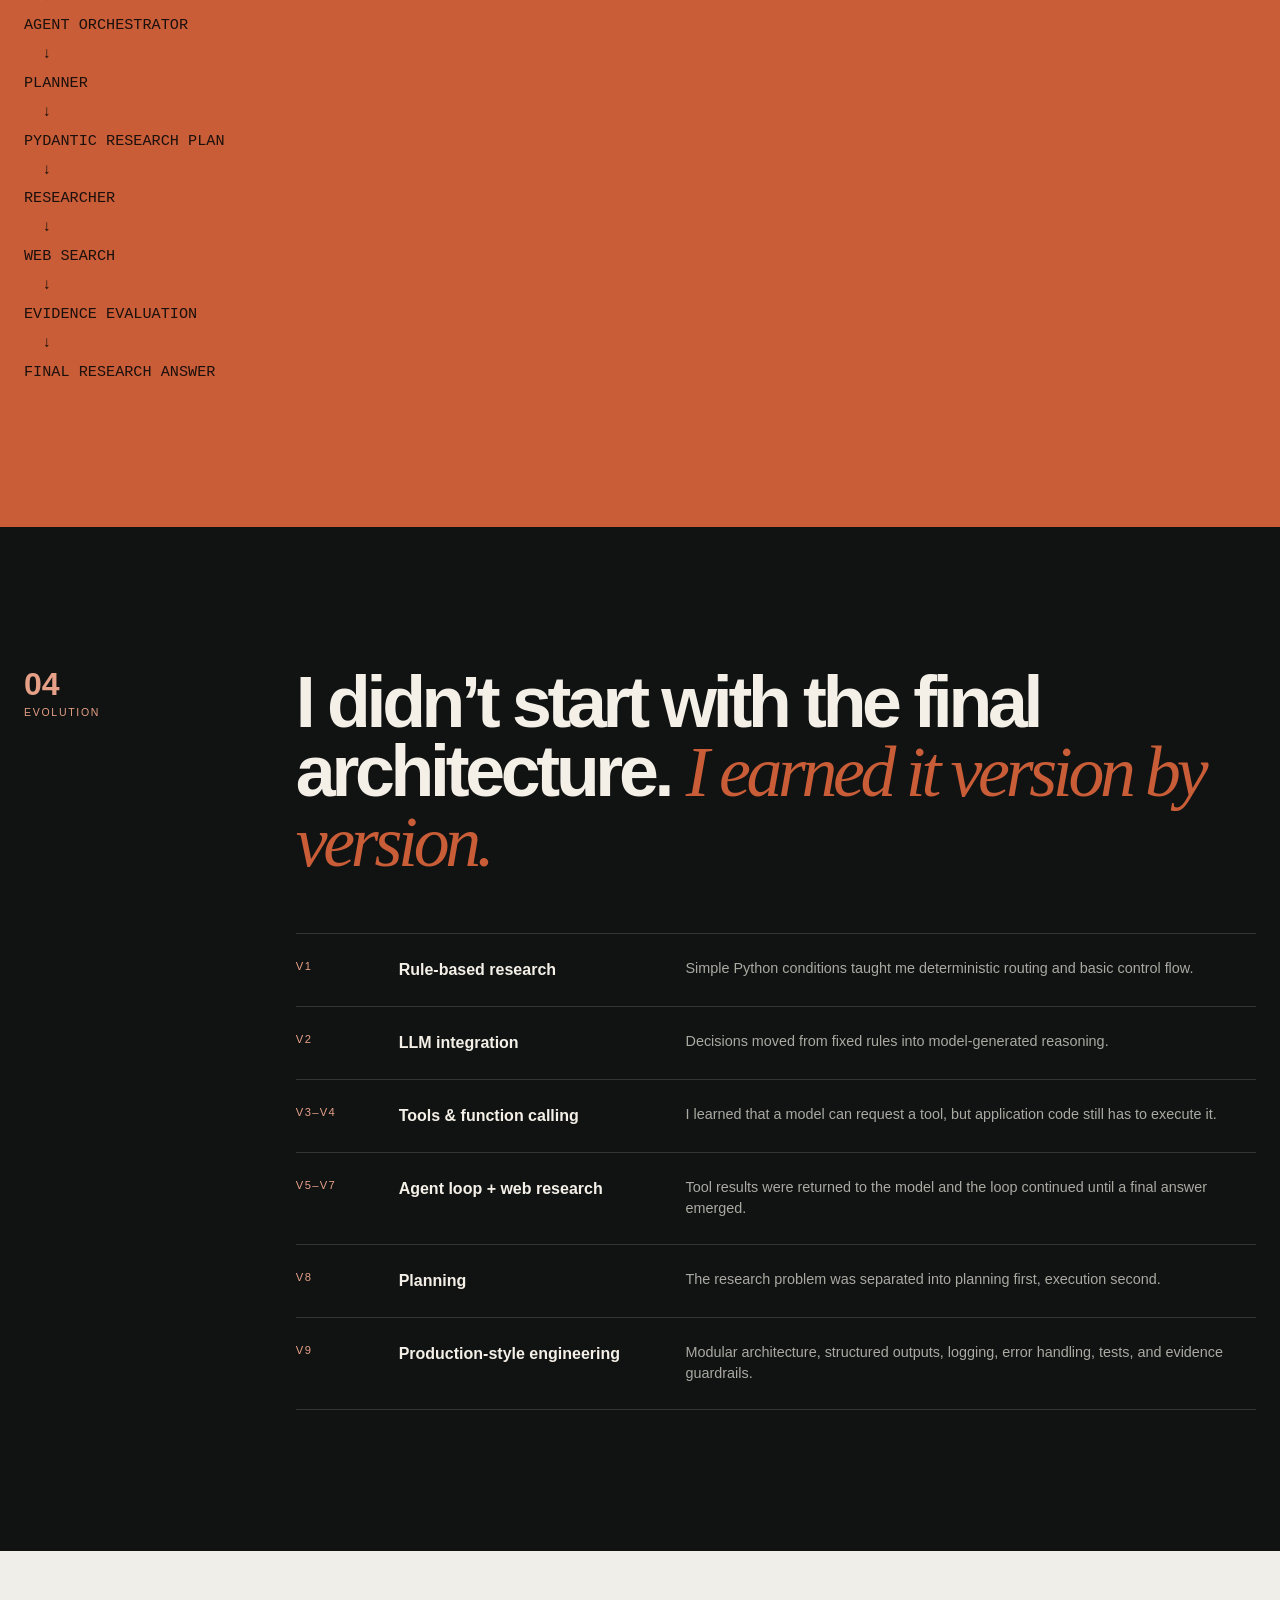
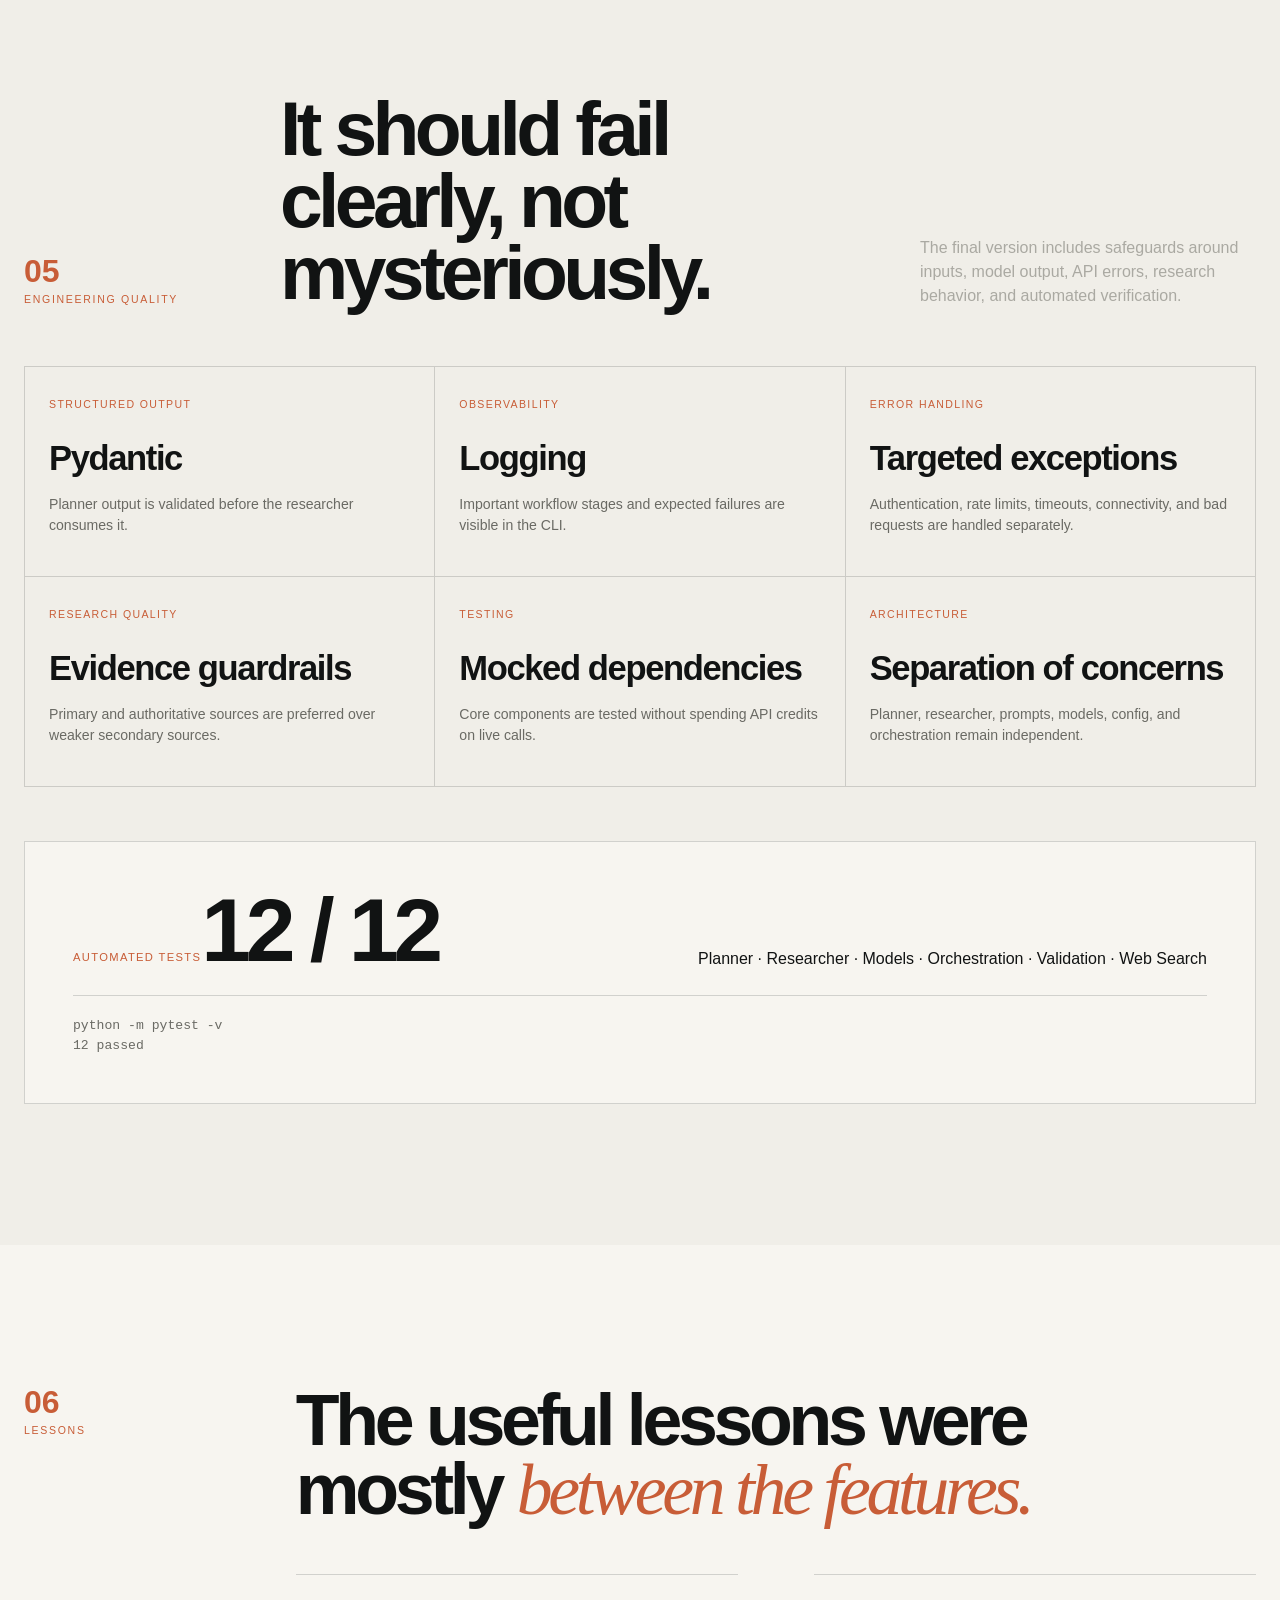
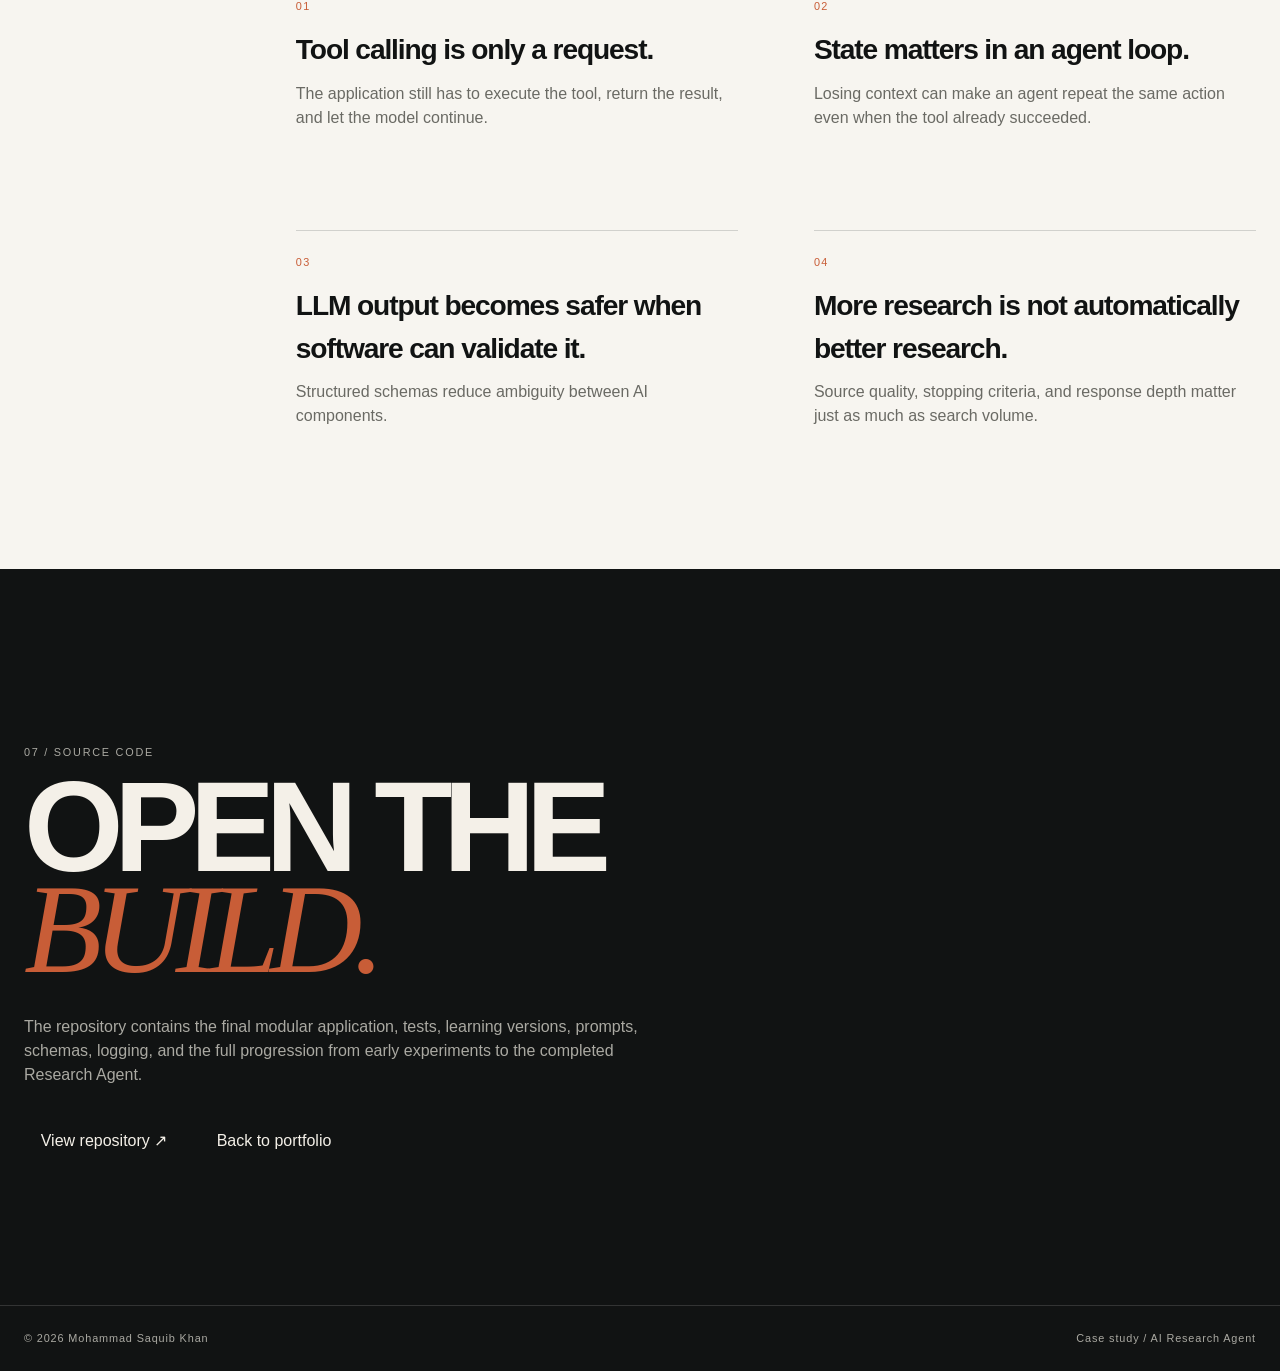
==== commit 7e623f20: "feat: add stat counter and resume utility" ====
--- a/projects/research-agent.html
+++ b/projects/research-agent.html
@@ -1,894 +1,241 @@
 <!DOCTYPE html>
 <html lang="en">
-
 <head>
-    <meta charset="UTF-8">
-
-    <meta
-        name="viewport"
-        content="width=device-width, initial-scale=1.0"
-    >
-
-    <title>
-        AI Research Agent | Mohd Saquib Khan
-    </title>
-
-    <meta
-        name="description"
-        content="Case study of an AI Research Agent built with Python, OpenAI, Pydantic, web search, logging, and pytest."
-    >
-
-    <link
-        rel="stylesheet"
-        href="../style.css"
-    >
+  <meta charset="UTF-8" />
+  <meta name="viewport" content="width=device-width, initial-scale=1.0" />
+  <meta name="theme-color" content="#0d0f10" />
+  <meta name="description" content="Case study: AI Research Agent by Mohammad Saquib Khan — planning, web research, evidence evaluation, structured outputs, testing, and modular architecture." />
+  <title>AI Research Agent | Mohammad Saquib Khan</title>
+
+  <link rel="stylesheet" href="../style.css" />
+
+  <style>
+    .case-hero{min-height:100svh;display:flex;align-items:stretch;padding:68px 0 0;background:var(--dark);color:var(--dark-text)}
+    .case-hero-inner{min-height:calc(100svh - 68px);display:flex;flex-direction:column;padding-top:clamp(34px,5vw,58px);padding-bottom:28px}
+    .case-back{color:var(--accent-pale);font-size:.68rem;letter-spacing:.14em;text-transform:uppercase}
+    .case-title-wrap{flex:1;display:flex;flex-direction:column;justify-content:center}
+    .case-index{color:var(--accent-pale);font-size:.68rem;letter-spacing:.16em;margin-bottom:16px}
+    .case-hero h1{max-width:1100px;font-size:clamp(4rem,10vw,10rem);line-height:.82;letter-spacing:-.075em;font-weight:900}
+    .case-hero h1 span{display:block;color:var(--accent);font-family:Georgia,"Times New Roman",serif;font-style:italic;font-weight:400;letter-spacing:-.055em}
+    .case-lead{max-width:730px;margin-top:36px;color:var(--dark-muted);font-size:clamp(1rem,1.7vw,1.17rem)}
+    .case-meta{display:grid;grid-template-columns:repeat(4,minmax(0,1fr));border-top:1px solid var(--dark-line);margin-top:44px}
+    .case-meta div{padding:18px 20px 0 0}.case-meta span{display:block;color:var(--dark-muted);font-size:.64rem;letter-spacing:.11em;text-transform:uppercase}
+    .case-meta strong{display:block;margin-top:5px;font-size:.88rem}
+    .case-actions{display:flex;flex-wrap:wrap;gap:10px;margin-top:30px}
+    .case-section-title{max-width:930px;font-size:clamp(2.6rem,5.6vw,5.8rem);line-height:.96;letter-spacing:-.06em}
+    .case-section-title em{color:var(--accent);font-family:Georgia,"Times New Roman",serif;font-weight:400}
+    .case-copy{max-width:820px;color:var(--muted);font-size:1rem}.case-copy p+p{margin-top:18px}
+    .problem-grid,.solution-grid,.learning-grid{display:grid;grid-template-columns:repeat(2,minmax(0,1fr));gap:clamp(28px,6vw,76px);margin-top:50px}
+    .editorial-block{padding-top:18px;border-top:1px solid var(--line)}.editorial-block span{color:var(--accent);font-size:.68rem;letter-spacing:.12em}
+    .editorial-block h3{margin-top:12px;font-size:clamp(1.4rem,2.2vw,2rem);letter-spacing:-.04em}.editorial-block p{margin-top:10px;color:var(--muted)}
+    .architecture-section{background:var(--accent);color:#1c100c}.architecture-section .section-index{color:#37160c}
+    .architecture-map{margin-top:58px;border-top:1px solid rgba(28,16,12,.25);border-left:1px solid rgba(28,16,12,.25)}
+    .arch-row{display:grid;grid-template-columns:.28fr .72fr 1.4fr;align-items:start;border-bottom:1px solid rgba(28,16,12,.25)}
+    .arch-row>div{padding:22px;min-height:100%;border-right:1px solid rgba(28,16,12,.25)}.arch-row span{font-size:.66rem;letter-spacing:.12em}
+    .arch-row h3{font-size:1.05rem}.arch-row p{color:rgba(28,16,12,.72);font-size:.9rem}
+    .architecture-flow{margin-top:38px;font-family:"Courier New",monospace;font-size:clamp(.78rem,1.4vw,.95rem);line-height:1.9;white-space:pre-wrap}
+    .evolution-section{background:var(--dark);color:var(--dark-text)}.evolution-track{margin-top:56px;border-top:1px solid var(--dark-line)}
+    .evolution-item{display:grid;grid-template-columns:.18fr .58fr 1.24fr;gap:20px;padding:24px 0;border-bottom:1px solid var(--dark-line)}
+    .evolution-item>span{color:var(--accent-pale);font-size:.7rem;letter-spacing:.12em}.evolution-item h3{font-size:1rem}.evolution-item p{color:var(--dark-muted);font-size:.9rem}
+    .quality-grid{display:grid;grid-template-columns:repeat(3,minmax(0,1fr));border-top:1px solid var(--line);border-left:1px solid var(--line);margin-top:54px}
+    .quality-card{min-height:210px;padding:24px;border-right:1px solid var(--line);border-bottom:1px solid var(--line)}.quality-card span{color:var(--accent);font-size:.66rem;letter-spacing:.13em}
+    .quality-card strong{display:block;margin-top:18px;font-size:clamp(1.55rem,2.7vw,2.3rem);letter-spacing:-.04em}.quality-card p{margin-top:9px;color:var(--muted);font-size:.88rem}
+    .test-band{margin-top:54px;padding:clamp(28px,5vw,48px);background:var(--paper);border:1px solid var(--line)}.test-band-top{display:flex;align-items:end;justify-content:space-between;gap:30px}
+    .test-band strong{font-size:clamp(3rem,7vw,6rem);line-height:.9;letter-spacing:-.06em}.test-band span{color:var(--accent);font-size:.7rem;letter-spacing:.12em}
+    .test-code{margin-top:24px;padding-top:20px;border-top:1px solid var(--line);font-family:"Courier New",monospace;color:var(--muted);font-size:.82rem;white-space:pre-line}
+    .lessons-section{background:var(--paper)}.learning-grid .editorial-block{min-height:180px}
+    .case-cta{background:var(--dark);color:var(--dark-text)}.case-cta h2{max-width:1000px;font-size:clamp(4rem,10vw,9.5rem);line-height:.8;letter-spacing:-.075em}
+    .case-cta h2 span{display:block;color:var(--accent);font-family:Georgia,"Times New Roman",serif;font-style:italic;font-weight:400}.case-cta p{max-width:640px;margin-top:34px;color:var(--dark-muted)}
+    .case-footer{background:var(--dark)}
+    @media(max-width:900px){.case-meta{grid-template-columns:repeat(2,1fr)}.problem-grid,.solution-grid,.learning-grid,.quality-grid{grid-template-columns:1fr 1fr}.evolution-item{grid-template-columns:.2fr .8fr}.evolution-item p{grid-column:2}.arch-row{grid-template-columns:.25fr .75fr}.arch-row>div:last-child{grid-column:1/-1}}
+    @media(max-width:650px){.case-hero h1{font-size:clamp(4rem,21vw,7.5rem)}.case-meta,.problem-grid,.solution-grid,.learning-grid,.quality-grid{grid-template-columns:1fr}.case-actions{flex-direction:column}.case-actions .motion-btn{width:100%}.arch-row{grid-template-columns:1fr}.arch-row>div:last-child{grid-column:auto}.evolution-item{grid-template-columns:1fr}.evolution-item p{grid-column:auto}.test-band-top{flex-direction:column;align-items:flex-start}}
+  </style>
 </head>
 
 <body>
-
-    <!-- HEADER -->
-    <header class="header">
-
-        <nav class="navbar container">
-
-            <a
-                href="../index.html"
-                class="logo"
-            >
-                Saquib<span>.</span>
-            </a>
-
-            <ul class="nav-links">
-
-                <li>
-                    <a href="../index.html#about">
-                        About
-                    </a>
-                </li>
-
-                <li>
-                    <a href="../index.html#projects">
-                        Projects
-                    </a>
-                </li>
-
-                <li>
-                    <a href="../index.html#skills">
-                        Skills
-                    </a>
-                </li>
-
-                <li>
-                    <a href="../index.html#contact">
-                        Contact
-                    </a>
-                </li>
-
-            </ul>
-
-            <button
-                class="menu-btn"
-                id="menu-btn"
-                aria-label="Open navigation"
-            >
-                ☰
-            </button>
-
-        </nav>
-
-    </header>
-
-
-    <main>
-
-        <!-- PROJECT HERO -->
-        <section class="project-hero">
-
-            <div class="container">
-
-                <a
-                    href="../index.html#projects"
-                    class="back-link"
-                >
-                    ← Back to Projects
-                </a>
-
-                <div class="project-hero-grid">
-
-                    <div>
-
-                        <p class="eyebrow">
-                            PROJECT #01 · COMPLETE
-                        </p>
-
-                        <h1>
-                            AI Research Agent
-                        </h1>
-
-                        <p class="project-subtitle">
-                            A research-focused AI agent that creates
-                            structured research plans, searches the web,
-                            evaluates source quality, and produces
-                            evidence-based answers.
-                        </p>
-
-                        <div class="tech-stack project-tech">
-
-                            <span>Python</span>
-                            <span>OpenAI</span>
-                            <span>Web Search</span>
-                            <span>Pydantic</span>
-                            <span>Pytest</span>
-
-                        </div>
-
-                        <div class="hero-actions">
-
-                            <a
-                                href="https://github.com/YOUR-USERNAME/YOUR-REPOSITORY"
-                                target="_blank"
-                                class="btn btn-primary"
-                            >
-                                View Source Code
-                            </a>
-
-                            <a
-                                href="#architecture"
-                                class="btn btn-secondary"
-                            >
-                                View Architecture
-                            </a>
-
-                        </div>
-
-                    </div>
-
-
-                    <div class="project-summary-card">
-
-                        <div>
-
-                            <span>
-                                Project Type
-                            </span>
-
-                            <strong>
-                                AI Agent
-                            </strong>
-
-                        </div>
-
-
-                        <div>
-
-                            <span>
-                                Architecture
-                            </span>
-
-                            <strong>
-                                Planner → Researcher
-                            </strong>
-
-                        </div>
-
-
-                        <div>
-
-                            <span>
-                                Research
-                            </span>
-
-                            <strong>
-                                Real-Time Web Search
-                            </strong>
-
-                        </div>
-
-
-                        <div>
-
-                            <span>
-                                Tests
-                            </span>
-
-                            <strong>
-                                12 Passing
-                            </strong>
-
-                        </div>
-
-
-                        <div>
-
-                            <span>
-                                Status
-                            </span>
-
-                            <strong>
-                                Complete
-                            </strong>
-
-                        </div>
-
-                    </div>
-
-                </div>
-
+  <div class="scroll-progress" aria-hidden="true"><span id="scroll-progress-bar"></span></div>
+
+  <header class="site-header">
+    <nav class="nav container" aria-label="Primary navigation">
+      <a class="brand" href="../index.html"><span class="brand-index">MSK</span><span class="brand-name">Mohammad Saquib Khan</span></a>
+      <button class="menu-btn" id="menu-btn" aria-label="Toggle navigation" aria-expanded="false"><span></span><span></span></button>
+      <ul class="nav-links">
+        <li><a href="../index.html#story">Story</a></li>
+        <li><a href="../index.html#work">Work</a></li>
+        <li><a href="../index.html#now">Now</a></li>
+        <li><a href="../index.html#notes">Notes</a></li>
+        <li><a class="nav-connect" href="../index.html#contact"><span>Connect</span></a></li>
+      </ul>
+    </nav>
+  </header>
+
+  <main>
+    <section class="case-hero">
+      <div class="container case-hero-inner">
+        <a class="case-back" href="../index.html#work">← BACK TO SELECTED WORK</a>
+        <div class="case-title-wrap">
+          <p class="case-index">CASE STUDY / 001</p>
+          <h1>AI RESEARCH <span>AGENT</span></h1>
+          <p class="case-lead">A research-focused AI system built from first principles — evolving from rule-based logic into a modular Planner → Researcher architecture with live web research, structured outputs, evidence guardrails, logging, and automated testing.</p>
+          <div class="case-actions">
+            <a class="motion-btn" href="https://github.com/saquib-builds/ai-research-agent" target="_blank" rel="noopener noreferrer"><span>Repository ↗</span></a>
+            <a class="motion-btn" href="#architecture"><span>Architecture</span></a>
+          </div>
+        </div>
+        <div class="case-meta">
+          <div><span>Status</span><strong>Complete</strong></div>
+          <div><span>Architecture</span><strong>Planner → Researcher</strong></div>
+          <div><span>Testing</span><strong>12 / 12 passing</strong></div>
+          <div><span>Research</span><strong>Live web search</strong></div>
+        </div>
+      </div>
+    </section>
+
+    <section class="section">
+      <div class="container editorial-grid">
+        <div class="section-index reveal"><span>01</span><p>THE PROBLEM</p></div>
+        <div>
+          <h2 class="case-section-title reveal">A chatbot answers. <em>A research agent investigates.</em></h2>
+          <div class="problem-grid">
+            <div class="case-copy reveal">
+              <p>I wanted to understand what changes when an LLM stops being the whole application and becomes one component inside a larger system.</p>
+              <p>Research requires current information, planning, tool use, evidence handling, source judgment, and a way to continue after external tools return results.</p>
             </div>
-
-        </section>
-
-
-        <!-- PROBLEM -->
-        <section class="section section-alt">
-
-            <div class="container">
-
-                <p class="section-label">
-                    THE PROBLEM
-                </p>
-
-                <h2 class="section-title">
-                    Why I built this.
-                </h2>
-
-                <div class="case-grid">
-
-                    <div>
-
-                        <p>
-                            A normal chatbot can answer questions,
-                            but research-focused tasks require more than
-                            generating text from model knowledge.
-                        </p>
-
-                        <p>
-                            I wanted to build a system that could first
-                            understand a research request, break it into
-                            manageable research steps, gather current
-                            external information, evaluate evidence,
-                            and then synthesize the findings.
-                        </p>
-
-                    </div>
-
-                    <div class="highlight-card">
-
-                        <strong>
-                            Core Question
-                        </strong>
-
-                        <p>
-                            How can an LLM evolve from simply answering
-                            questions into an agent that plans research,
-                            uses tools, validates evidence, and produces
-                            reliable research outputs?
-                        </p>
-
-                    </div>
-
-                </div>
-
-            </div>
-
-        </section>
-
-
-        <!-- SOLUTION -->
-        <section class="section">
-
-            <div class="container">
-
-                <p class="section-label">
-                    THE SOLUTION
-                </p>
-
-                <h2 class="section-title">
-                    Planner → Researcher architecture.
-                </h2>
-
-                <div class="case-grid">
-
-                    <div>
-
-                        <h3>
-                            1. Research Planner
-                        </h3>
-
-                        <p>
-                            The planner receives the user's research
-                            question and creates a structured research plan.
-                        </p>
-
-                        <p>
-                            The output is validated using a Pydantic
-                            schema instead of relying on unrestricted
-                            free-form text.
-                        </p>
-
-                    </div>
-
-
-                    <div>
-
-                        <h3>
-                            2. Research Executor
-                        </h3>
-
-                        <p>
-                            The researcher receives the validated plan
-                            and uses web search to gather current
-                            external evidence.
-                        </p>
-
-                        <p>
-                            It follows source-quality rules and
-                            synthesizes the findings into a final
-                            research answer.
-                        </p>
-
-                    </div>
-
-                </div>
-
-            </div>
-
-        </section>
-
-
-        <!-- ARCHITECTURE -->
-        <section
-            class="section section-alt"
-            id="architecture"
-        >
-
-            <div class="container">
-
-                <p class="section-label">
-                    ARCHITECTURE
-                </p>
-
-                <h2 class="section-title">
-                    How the system works.
-                </h2>
-
-                <div class="architecture-card">
-
-                    <img
-                        src="../assets/images/research-agent-architecture.png"
-                        alt="AI Research Agent architecture diagram"
-                    >
-
-                </div>
-
-                <div class="architecture-text">
-
-                    <pre>
-User
- ↓
+            <div class="editorial-block reveal"><span>CORE QUESTION</span><h3>How do you move from “ask the model” to a system that can plan, research, validate, and synthesize?</h3></div>
+          </div>
+        </div>
+      </div>
+    </section>
+
+    <section class="section">
+      <div class="container editorial-grid">
+        <div class="section-index reveal"><span>02</span><p>THE SOLUTION</p></div>
+        <div>
+          <h2 class="case-section-title reveal">Separate thinking about <em>what to research</em> from actually researching it.</h2>
+          <div class="solution-grid">
+            <div class="editorial-block reveal"><span>PLANNER</span><h3>Creates a structured research objective and ordered steps.</h3><p>Pydantic gives the planner output a reliable schema instead of leaving downstream code to interpret free-form text.</p></div>
+            <div class="editorial-block reveal"><span>RESEARCHER</span><h3>Executes the plan using current external information.</h3><p>The researcher uses web search, prioritizes stronger sources, and synthesizes evidence into the final answer.</p></div>
+          </div>
+        </div>
+      </div>
+    </section>
+
+    <section class="section architecture-section" id="architecture">
+      <div class="container">
+        <div class="section-heading reveal">
+          <div class="section-index"><span>03</span><p>ARCHITECTURE</p></div>
+          <h2>One question. Two responsibilities.</h2>
+          <p>The final design keeps orchestration, planning, research, validation, and configuration separate.</p>
+        </div>
+
+        <div class="architecture-map reveal">
+          <div class="arch-row"><div><span>01</span></div><div><h3>User / CLI</h3></div><div><p>Accepts the research request and displays the final result.</p></div></div>
+          <div class="arch-row"><div><span>02</span></div><div><h3>Agent Orchestrator</h3></div><div><p>Coordinates the planner and researcher without owning their internal logic.</p></div></div>
+          <div class="arch-row"><div><span>03</span></div><div><h3>Planner</h3></div><div><p>Produces a validated ResearchPlan with an objective and ordered steps.</p></div></div>
+          <div class="arch-row"><div><span>04</span></div><div><h3>Researcher</h3></div><div><p>Executes the plan with web search and evidence-quality instructions.</p></div></div>
+          <div class="arch-row"><div><span>05</span></div><div><h3>Supporting Layer</h3></div><div><p>Configuration, logging, exception handling, prompts, schemas, and tests.</p></div></div>
+        </div>
+
+        <pre class="architecture-flow reveal">USER
+  ↓
 CLI
- ↓
-Agent Orchestrator
- ↓
-Planner
- ↓
-Structured ResearchPlan
- ↓
-Researcher
- ↓
-Web Search
- ↓
-Evidence Evaluation
- ↓
-Final Research Answer
-                    </pre>
-
-                </div>
-
-            </div>
-
-        </section>
-
-
-        <!-- FEATURES -->
-        <section class="section">
-
-            <div class="container">
-
-                <p class="section-label">
-                    CORE FEATURES
-                </p>
-
-                <h2 class="section-title">
-                    What the agent can do.
-                </h2>
-
-                <div class="features-grid">
-
-                    <div class="feature-card">
-
-                        <h3>
-                            Structured Planning
-                        </h3>
-
-                        <p>
-                            Converts a research request into a validated
-                            research objective and ordered research steps.
-                        </p>
-
-                    </div>
-
-
-                    <div class="feature-card">
-
-                        <h3>
-                            Real-Time Web Research
-                        </h3>
-
-                        <p>
-                            Uses web search to gather current external
-                            information instead of depending only on
-                            model memory.
-                        </p>
-
-                    </div>
-
-
-                    <div class="feature-card">
-
-                        <h3>
-                            Source Prioritization
-                        </h3>
-
-                        <p>
-                            Prefers government, regulatory, official,
-                            academic, and reputable research sources.
-                        </p>
-
-                    </div>
-
-
-                    <div class="feature-card">
-
-                        <h3>
-                            Structured Output
-                        </h3>
-
-                        <p>
-                            Uses Pydantic models so planner output can be
-                            reliably consumed by the researcher.
-                        </p>
-
-                    </div>
-
-
-                    <div class="feature-card">
-
-                        <h3>
-                            Error Handling
-                        </h3>
-
-                        <p>
-                            Handles authentication failures, rate limits,
-                            timeouts, network failures, and bad requests.
-                        </p>
-
-                    </div>
-
-
-                    <div class="feature-card">
-
-                        <h3>
-                            Automated Testing
-                        </h3>
-
-                        <p>
-                            Includes 12 pytest tests using mocked external
-                            dependencies to avoid unnecessary API calls.
-                        </p>
-
-                    </div>
-
-                </div>
-
-            </div>
-
-        </section>
-
-
-        <!-- DEVELOPMENT JOURNEY -->
-        <section class="section section-alt">
-
-            <div class="container">
-
-                <p class="section-label">
-                    DEVELOPMENT JOURNEY
-                </p>
-
-                <h2 class="section-title">
-                    Built from first principles.
-                </h2>
-
-                <div class="version-grid">
-
-                    <div class="version-card">
-                        <span>V1</span>
-                        <h3>Rule-Based Logic</h3>
-                        <p>
-                            Started with simple Python conditions and
-                            deterministic routing.
-                        </p>
-                    </div>
-
-                    <div class="version-card">
-                        <span>V2</span>
-                        <h3>LLM Integration</h3>
-                        <p>
-                            Replaced hard-coded decision logic with
-                            model-based reasoning.
-                        </p>
-                    </div>
-
-                    <div class="version-card">
-                        <span>V3–V4</span>
-                        <h3>Tool Calling</h3>
-                        <p>
-                            Learned how LLMs request custom tools and
-                            how Python executes them.
-                        </p>
-                    </div>
-
-                    <div class="version-card">
-                        <span>V5–V7</span>
-                        <h3>Agent Loop</h3>
-                        <p>
-                            Added web search, tool-result handling,
-                            and iterative execution.
-                        </p>
-                    </div>
-
-                    <div class="version-card">
-                        <span>V8</span>
-                        <h3>Planning Agent</h3>
-                        <p>
-                            Separated research planning from research
-                            execution.
-                        </p>
-                    </div>
-
-                    <div class="version-card">
-                        <span>V9</span>
-                        <h3>Production Engineering</h3>
-                        <p>
-                            Added modular architecture, Pydantic,
-                            logging, error handling, testing, and
-                            evidence guardrails.
-                        </p>
-                    </div>
-
-                </div>
-
-            </div>
-
-        </section>
-
-
-        <!-- TESTING -->
-        <section class="section">
-
-            <div class="container">
-
-                <p class="section-label">
-                    TESTING
-                </p>
-
-                <h2 class="section-title">
-                    12 automated tests passing.
-                </h2>
-
-                <div class="test-highlight">
-
-                    <div>
-
-                        <strong>
-                            12 / 12
-                        </strong>
-
-                        <span>
-                            Tests Passing
-                        </span>
-
-                    </div>
-
-
-                    <div>
-
-                        <strong>
-                            pytest
-                        </strong>
-
-                        <span>
-                            Test Framework
-                        </span>
-
-                    </div>
-
-
-                    <div>
-
-                        <strong>
-                            Mocked
-                        </strong>
-
-                        <span>
-                            External API Calls
-                        </span>
-
-                    </div>
-
-                </div>
-
-                <div class="code-block">
-
-<pre><code>python -m pytest -v
-
-12 passed in 1.15s</code></pre>
-
-                </div>
-
-            </div>
-
-        </section>
-
-
-        <!-- CHALLENGES -->
-        <section class="section section-alt">
-
-            <div class="container">
-
-                <p class="section-label">
-                    ENGINEERING CHALLENGES
-                </p>
-
-                <h2 class="section-title">
-                    Problems I had to solve.
-                </h2>
-
-                <div class="features-grid">
-
-                    <div class="feature-card">
-
-                        <h3>
-                            Repeated Tool Calls
-                        </h3>
-
-                        <p>
-                            The agent initially called the same calculator
-                            tool repeatedly because execution state was not
-                            being preserved correctly.
-                        </p>
-
-                    </div>
-
-
-                    <div class="feature-card">
-
-                        <h3>
-                            Over-Planning
-                        </h3>
-
-                        <p>
-                            Early planners created consulting-style plans
-                            involving interviews and multi-week work.
-                            Prompts were refined so plans remained
-                            executable by the agent.
-                        </p>
-
-                    </div>
-
-
-                    <div class="feature-card">
-
-                        <h3>
-                            Excessive Responses
-                        </h3>
-
-                        <p>
-                            Simple research questions initially produced
-                            unnecessarily large reports. Response depth
-                            was adjusted to match query complexity.
-                        </p>
-
-                    </div>
-
-
-                    <div class="feature-card">
-
-                        <h3>
-                            API Failures
-                        </h3>
-
-                        <p>
-                            Added targeted exception handling for invalid
-                            credentials, rate limits, timeouts, network
-                            issues, and malformed requests.
-                        </p>
-
-                    </div>
-
-                </div>
-
-            </div>
-
-        </section>
-
-
-        <!-- LEARNINGS -->
-        <section class="section">
-
-            <div class="container">
-
-                <p class="section-label">
-                    WHAT I LEARNED
-                </p>
-
-                <h2 class="section-title">
-                    More than just prompting an LLM.
-                </h2>
-
-                <div class="learning-list">
-
-                    <div>
-                        <span>01</span>
-                        <p>
-                            How LLM tool/function calling works under the hood.
-                        </p>
-                    </div>
-
-                    <div>
-                        <span>02</span>
-                        <p>
-                            How to build an iterative agent execution loop.
-                        </p>
-                    </div>
-
-                    <div>
-                        <span>03</span>
-                        <p>
-                            How planning and execution can be separated into
-                            different components.
-                        </p>
-                    </div>
-
-                    <div>
-                        <span>04</span>
-                        <p>
-                            How structured outputs improve reliability between
-                            AI components.
-                        </p>
-                    </div>
-
-                    <div>
-                        <span>05</span>
-                        <p>
-                            Why logging, validation, error handling, and
-                            automated tests matter in AI applications.
-                        </p>
-                    </div>
-
-                </div>
-
-            </div>
-
-        </section>
-
-
-        <!-- LIMITATIONS -->
-        <section class="section section-alt">
-
-            <div class="container">
-
-                <p class="section-label">
-                    LIMITATIONS
-                </p>
-
-                <h2 class="section-title">
-                    Current project scope.
-                </h2>
-
-                <div class="limitations">
-
-                    <p>
-                        This agent is intentionally optimized for
-                        research-intensive tasks rather than low-latency
-                        general conversation.
-                    </p>
-
-                    <ul>
-
-                        <li>
-                            Web research can increase latency and token usage.
-                        </li>
-
-                        <li>
-                            Public web sources can contain conflicting or
-                            incorrect information.
-                        </li>
-
-                        <li>
-                            The current interface is command-line based.
-                        </li>
-
-                        <li>
-                            The project does not currently persist research history.
-                        </li>
-
-                        <li>
-                            It is not designed for high-stakes professional advice.
-                        </li>
-
-                    </ul>
-
-                </div>
-
-            </div>
-
-        </section>
-
-
-        <!-- CTA -->
-        <section class="section project-cta">
-
-            <div class="container">
-
-                <p class="section-label">
-                    SOURCE CODE
-                </p>
-
-                <h2>
-                    Explore the complete project.
-                </h2>
-
-                <p>
-                    The repository includes the final modular application,
-                    automated tests, learning notes, and earlier versions
-                    showing how the agent evolved from V1 to V9.
-                </p>
-
-                <a
-                    href="https://github.com/YOUR-USERNAME/YOUR-REPOSITORY"
-                    target="_blank"
-                    class="btn btn-primary"
-                >
-                    View on GitHub
-                </a>
-
-            </div>
-
-        </section>
-
-    </main>
-
-
-    <footer>
-
-        <div class="container footer-content">
-
-            <p>
-                © <span id="year"></span> Mohd Saquib Khan
-            </p>
-
-            <a href="../index.html">
-                Back to Portfolio
-            </a>
-
-        </div>
-
-    </footer>
-
-
-    <script src="../script.js"></script>
-
+  ↓
+AGENT ORCHESTRATOR
+  ↓
+PLANNER
+  ↓
+PYDANTIC RESEARCH PLAN
+  ↓
+RESEARCHER
+  ↓
+WEB SEARCH
+  ↓
+EVIDENCE EVALUATION
+  ↓
+FINAL RESEARCH ANSWER</pre>
+      </div>
+    </section>
+
+    <section class="section evolution-section">
+      <div class="container editorial-grid">
+        <div class="section-index light-index reveal"><span>04</span><p>EVOLUTION</p></div>
+        <div>
+          <h2 class="case-section-title reveal">I didn’t start with the final architecture. <em>I earned it version by version.</em></h2>
+          <div class="evolution-track">
+            <div class="evolution-item reveal"><span>V1</span><h3>Rule-based research</h3><p>Simple Python conditions taught me deterministic routing and basic control flow.</p></div>
+            <div class="evolution-item reveal"><span>V2</span><h3>LLM integration</h3><p>Decisions moved from fixed rules into model-generated reasoning.</p></div>
+            <div class="evolution-item reveal"><span>V3–V4</span><h3>Tools & function calling</h3><p>I learned that a model can request a tool, but application code still has to execute it.</p></div>
+            <div class="evolution-item reveal"><span>V5–V7</span><h3>Agent loop + web research</h3><p>Tool results were returned to the model and the loop continued until a final answer emerged.</p></div>
+            <div class="evolution-item reveal"><span>V8</span><h3>Planning</h3><p>The research problem was separated into planning first, execution second.</p></div>
+            <div class="evolution-item reveal"><span>V9</span><h3>Production-style engineering</h3><p>Modular architecture, structured outputs, logging, error handling, tests, and evidence guardrails.</p></div>
+          </div>
+        </div>
+      </div>
+    </section>
+
+    <section class="section">
+      <div class="container">
+        <div class="section-heading reveal">
+          <div class="section-index"><span>05</span><p>ENGINEERING QUALITY</p></div>
+          <h2>It should fail clearly, not mysteriously.</h2>
+          <p>The final version includes safeguards around inputs, model output, API errors, research behavior, and automated verification.</p>
+        </div>
+
+        <div class="quality-grid">
+          <article class="quality-card reveal"><span>STRUCTURED OUTPUT</span><strong>Pydantic</strong><p>Planner output is validated before the researcher consumes it.</p></article>
+          <article class="quality-card reveal"><span>OBSERVABILITY</span><strong>Logging</strong><p>Important workflow stages and expected failures are visible in the CLI.</p></article>
+          <article class="quality-card reveal"><span>ERROR HANDLING</span><strong>Targeted exceptions</strong><p>Authentication, rate limits, timeouts, connectivity, and bad requests are handled separately.</p></article>
+          <article class="quality-card reveal"><span>RESEARCH QUALITY</span><strong>Evidence guardrails</strong><p>Primary and authoritative sources are preferred over weaker secondary sources.</p></article>
+          <article class="quality-card reveal"><span>TESTING</span><strong>Mocked dependencies</strong><p>Core components are tested without spending API credits on live calls.</p></article>
+          <article class="quality-card reveal"><span>ARCHITECTURE</span><strong>Separation of concerns</strong><p>Planner, researcher, prompts, models, config, and orchestration remain independent.</p></article>
+        </div>
+
+        <div class="test-band reveal">
+          <div class="test-band-top">
+            <div><span>AUTOMATED TESTS</span><strong>12 / 12</strong></div>
+            <p>Planner · Researcher · Models · Orchestration · Validation · Web Search</p>
+          </div>
+          <div class="test-code">python -m pytest -v
+12 passed</div>
+        </div>
+      </div>
+    </section>
+
+    <section class="section lessons-section">
+      <div class="container editorial-grid">
+        <div class="section-index reveal"><span>06</span><p>LESSONS</p></div>
+        <div>
+          <h2 class="case-section-title reveal">The useful lessons were mostly <em>between the features.</em></h2>
+          <div class="learning-grid">
+            <div class="editorial-block reveal"><span>01</span><h3>Tool calling is only a request.</h3><p>The application still has to execute the tool, return the result, and let the model continue.</p></div>
+            <div class="editorial-block reveal"><span>02</span><h3>State matters in an agent loop.</h3><p>Losing context can make an agent repeat the same action even when the tool already succeeded.</p></div>
+            <div class="editorial-block reveal"><span>03</span><h3>LLM output becomes safer when software can validate it.</h3><p>Structured schemas reduce ambiguity between AI components.</p></div>
+            <div class="editorial-block reveal"><span>04</span><h3>More research is not automatically better research.</h3><p>Source quality, stopping criteria, and response depth matter just as much as search volume.</p></div>
+          </div>
+        </div>
+      </div>
+    </section>
+
+    <section class="section case-cta">
+      <div class="container reveal">
+        <p class="case-index">07 / SOURCE CODE</p>
+        <h2>OPEN THE <span>BUILD.</span></h2>
+        <p>The repository contains the final modular application, tests, learning versions, prompts, schemas, logging, and the full progression from early experiments to the completed Research Agent.</p>
+        <div class="case-actions">
+          <a class="motion-btn" href="https://github.com/saquib-builds/ai-research-agent" target="_blank" rel="noopener noreferrer"><span>View repository ↗</span></a>
+          <a class="motion-btn" href="../index.html#work"><span>Back to portfolio</span></a>
+        </div>
+      </div>
+    </section>
+  </main>
+
+  <footer class="case-footer">
+    <div class="container footer-row">
+      <p>© <span id="year"></span> Mohammad Saquib Khan</p>
+      <p>Case study / AI Research Agent</p>
+    </div>
+  </footer>
+
+  <script src="../script.js"></script>
 </body>
-
 </html>
--- a/style.css
+++ b/style.css
@@ -880,4 +880,143 @@
     opacity: 1;
     transform: none;
   }
+}
+
+/* =========================================
+   COMPACT COUNTER + RESUME STRIP
+========================================= */
+
+.utility-strip {
+  border-top: 1px solid var(--line);
+  border-bottom: 1px solid var(--line);
+  background: rgba(17, 19, 19, 0.02);
+}
+
+.utility-row {
+  min-height: 58px;
+
+  display: flex;
+  align-items: center;
+  justify-content: space-between;
+
+  gap: 20px;
+}
+
+.utility-stat {
+  display: inline-flex;
+  align-items: baseline;
+
+  gap: 7px;
+
+  white-space: nowrap;
+}
+
+.utility-label {
+  color: var(--muted);
+
+  font-size: 0.67rem;
+  letter-spacing: 0.1em;
+  text-transform: uppercase;
+}
+
+.utility-stat strong {
+  color: var(--ink);
+
+  font-size: 0.86rem;
+}
+
+.resume-utility {
+  display: flex;
+  align-items: center;
+
+  gap: 12px;
+
+  min-width: 0;
+
+  margin-left: auto;
+}
+
+#resume-file-name {
+  max-width: 210px;
+
+  overflow: hidden;
+  text-overflow: ellipsis;
+  white-space: nowrap;
+
+  color: var(--muted);
+
+  font-size: 0.72rem;
+}
+
+.utility-action {
+  border: 0;
+  padding: 0;
+
+  color: var(--accent);
+  background: transparent;
+
+  font: inherit;
+  font-size: 0.7rem;
+  font-weight: 700;
+
+  letter-spacing: 0.04em;
+
+  cursor: pointer;
+}
+
+.utility-action:hover {
+  text-decoration: underline;
+  text-underline-offset: 4px;
+}
+
+.utility-action:disabled {
+  color: var(--muted);
+  opacity: 0.45;
+  cursor: not-allowed;
+  text-decoration: none;
+}
+
+.utility-status {
+  width: min(calc(100% - 48px), var(--max));
+
+  margin: 0 auto;
+
+  padding: 0 0 7px;
+
+  color: var(--muted);
+
+  font-size: 0.68rem;
+}
+
+
+/* MOBILE */
+
+@media (max-width: 720px) {
+
+  .utility-row {
+    min-height: auto;
+
+    padding: 12px 0;
+
+    flex-wrap: wrap;
+
+    justify-content: flex-start;
+  }
+
+  .resume-utility {
+    width: 100%;
+
+    margin-left: 0;
+
+    padding-top: 7px;
+
+    border-top: 1px solid var(--line);
+  }
+
+  #resume-file-name {
+    flex: 1;
+
+    max-width: none;
+  }
+
 }
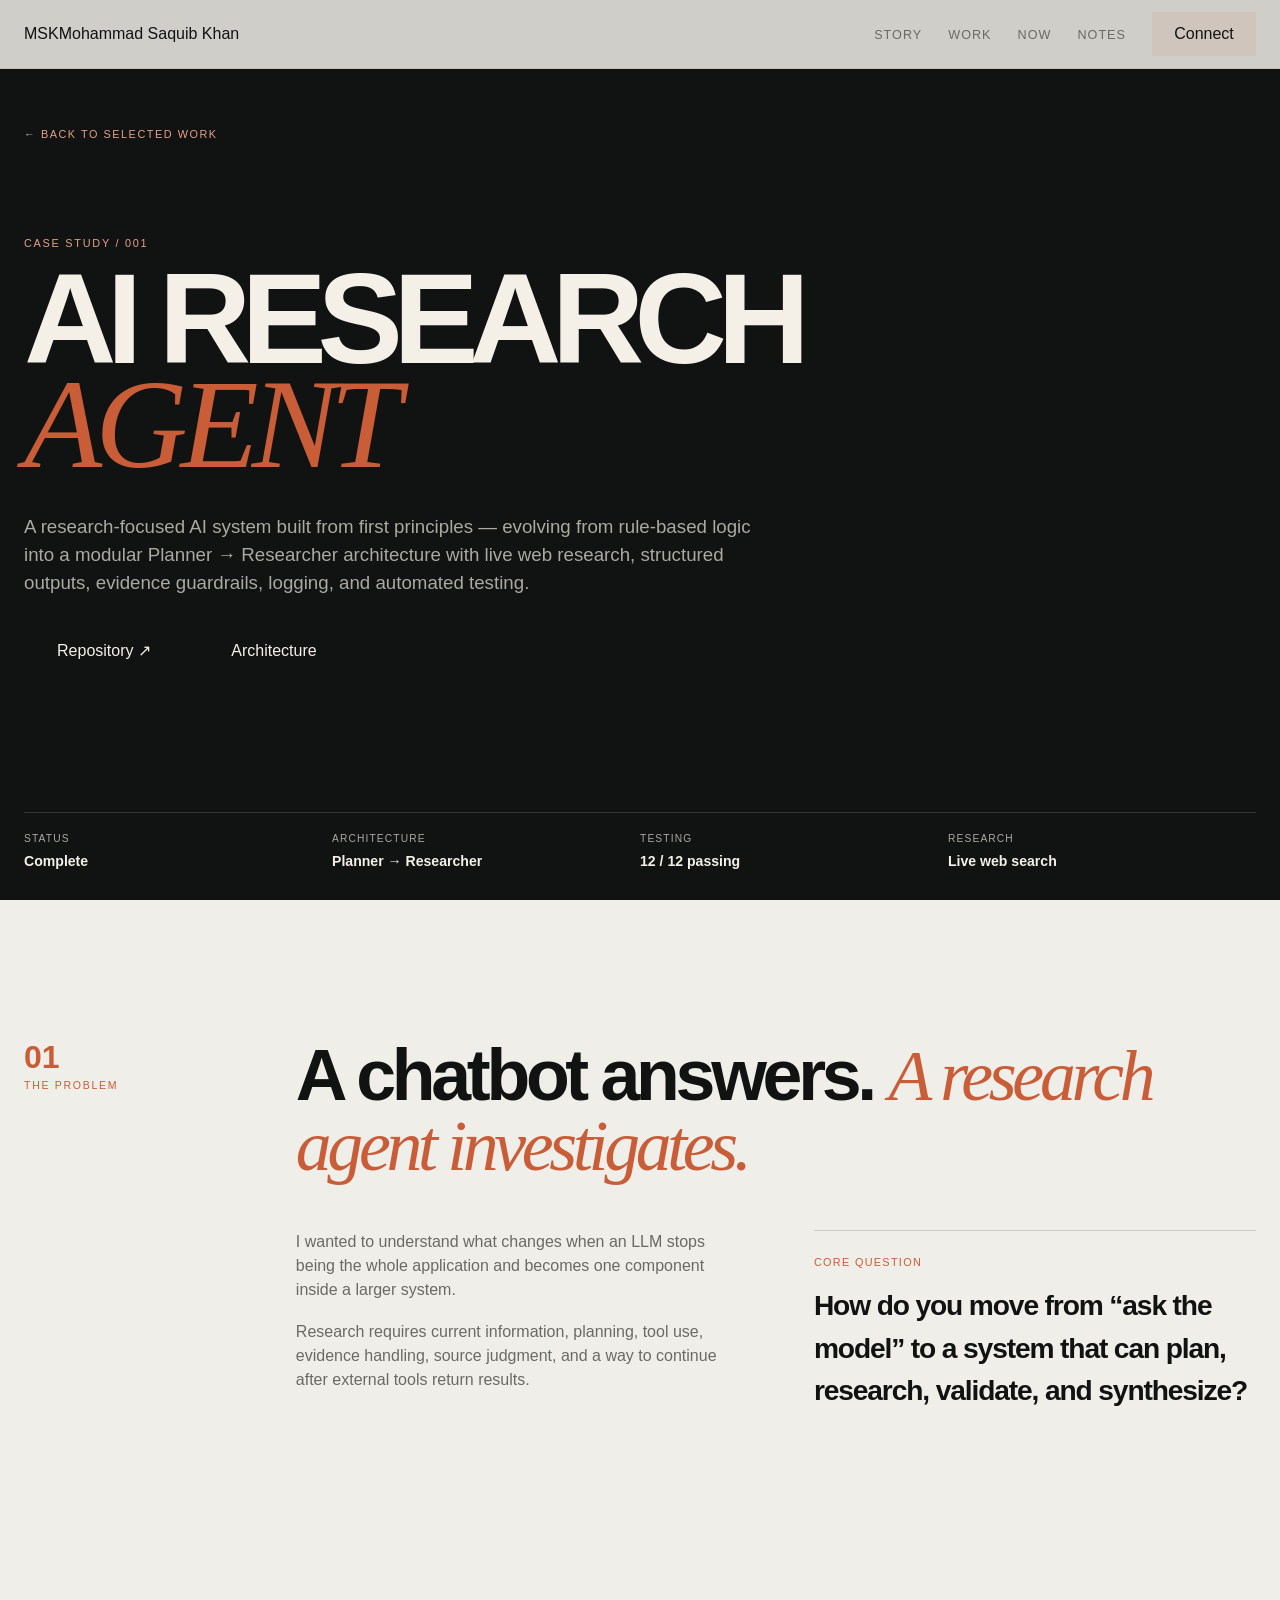
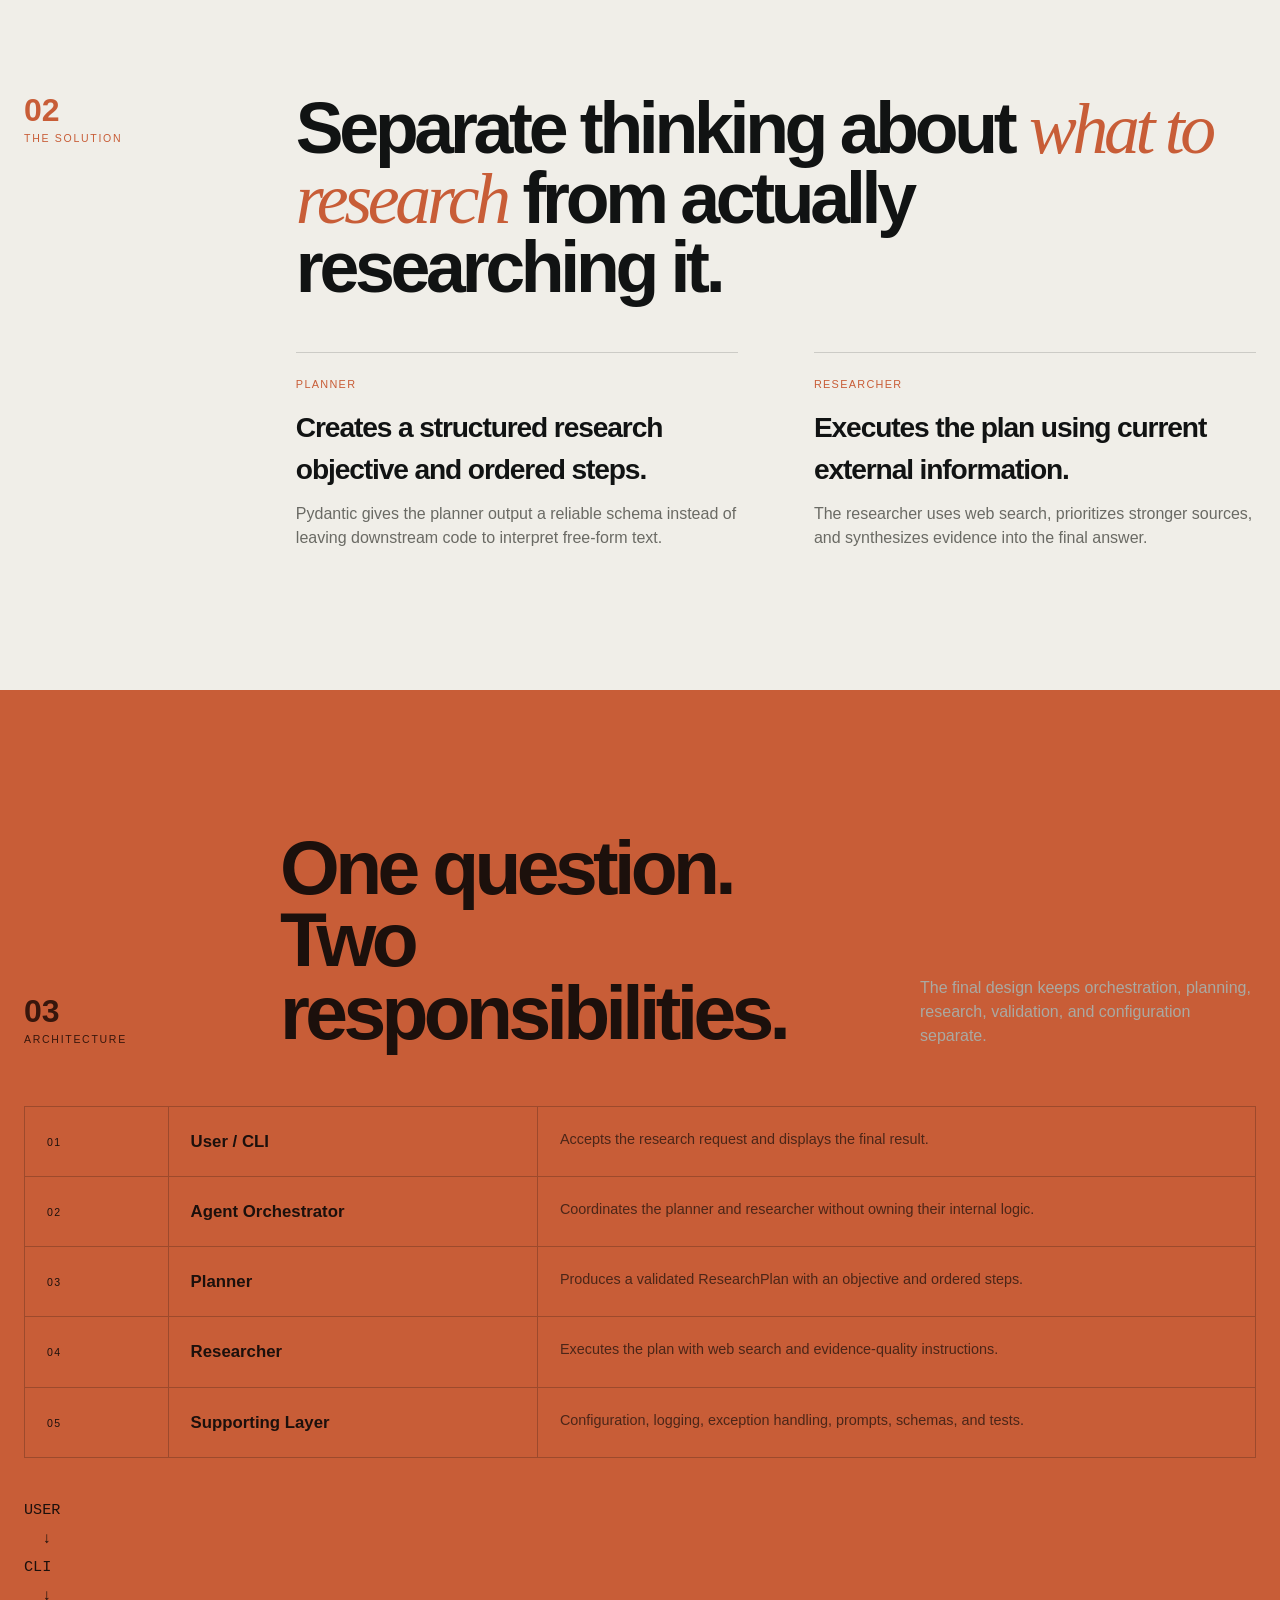
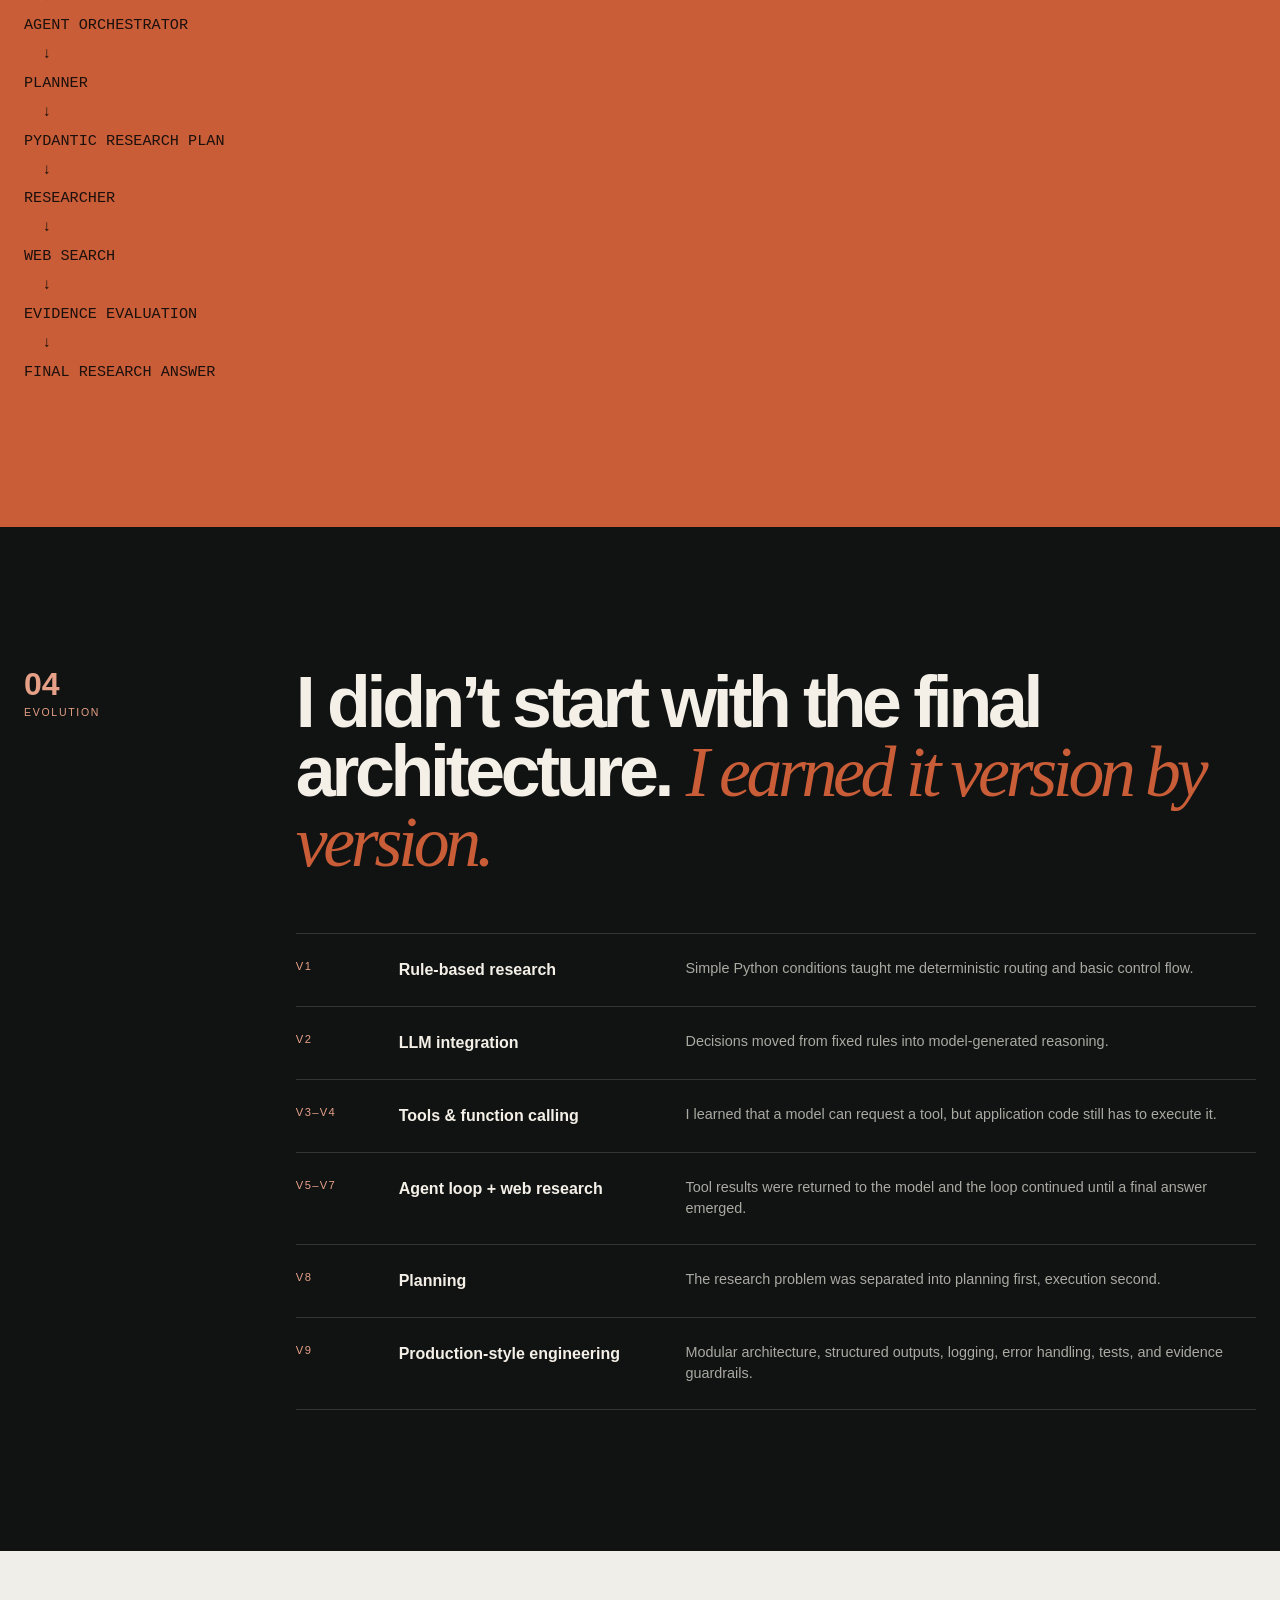
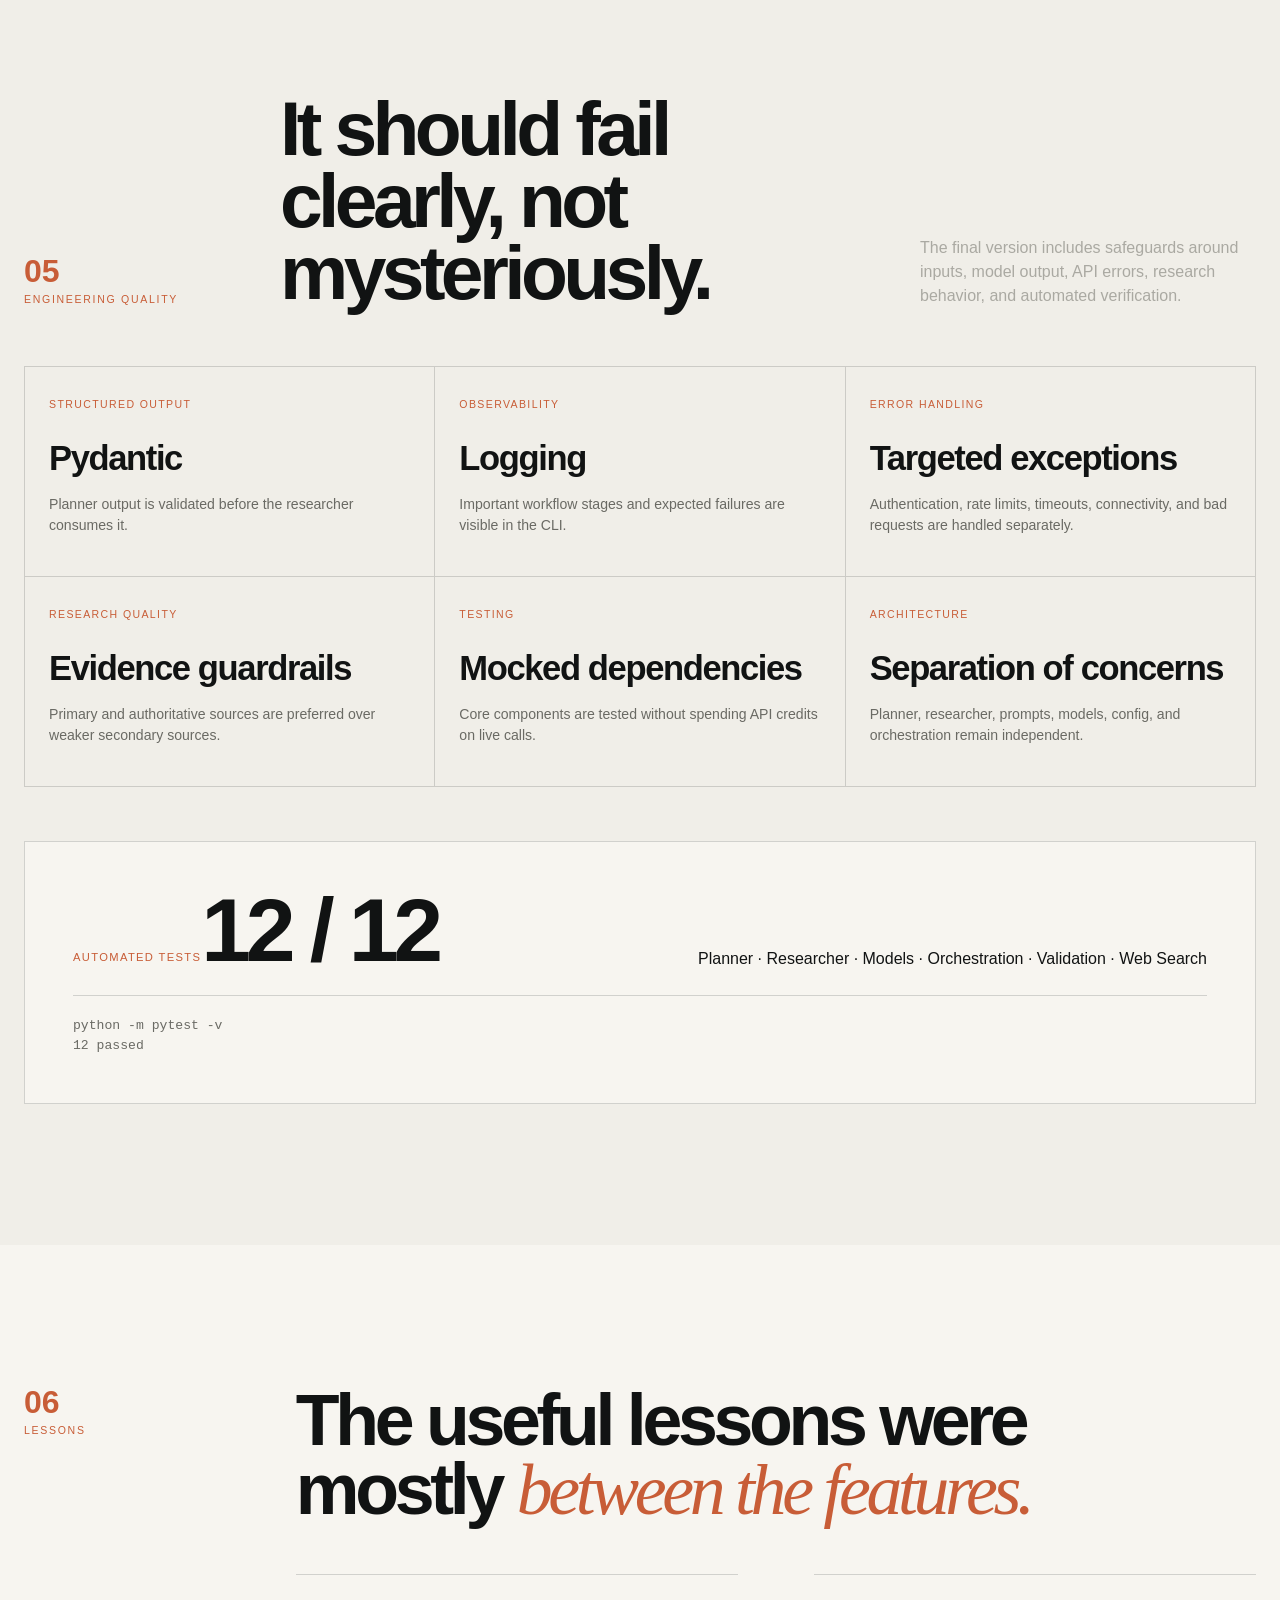
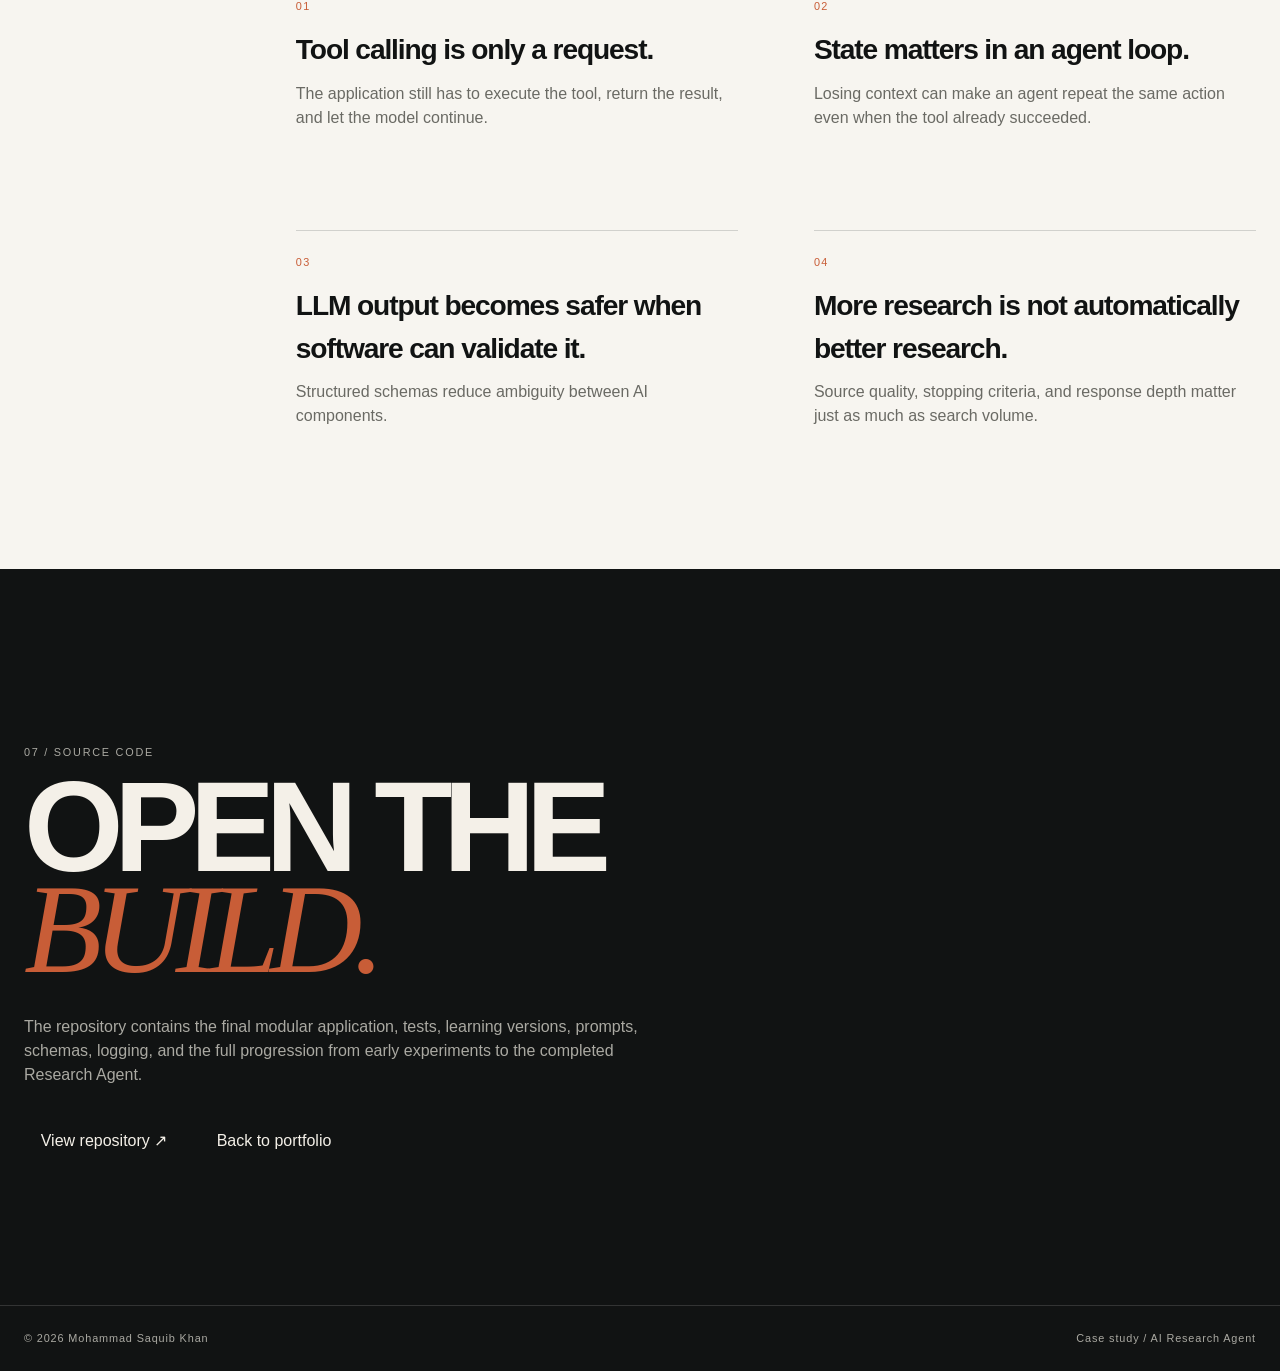
==== commit 2d754c41: "feat: add compatibility with smaller screens" ====
--- a/projects/research-agent.html
+++ b/projects/research-agent.html
@@ -4,6 +4,10 @@
   <meta charset="UTF-8" />
   <meta name="viewport" content="width=device-width, initial-scale=1.0" />
   <meta name="theme-color" content="#0d0f10" />
+  <meta
+  name="viewport"
+  content="width=device-width, initial-scale=1.0"
+/>
   <meta name="description" content="Case study: AI Research Agent by Mohammad Saquib Khan — planning, web research, evidence evaluation, structured outputs, testing, and modular architecture." />
   <title>AI Research Agent | Mohammad Saquib Khan</title>
 
--- a/style.css
+++ b/style.css
@@ -41,21 +41,6 @@
   margin-inline: auto;
 }
 
-.scroll-progress {
-  position: fixed;
-  inset: 0 0 auto 0;
-  height: 2px;
-  z-index: 2000;
-  pointer-events: none;
-}
-
-.scroll-progress span {
-  display: block;
-  width: 0;
-  height: 100%;
-  background: var(--accent);
-}
-
 .site-header {
   position: fixed;
   inset: 0 0 auto;
@@ -73,22 +58,30 @@
   gap: 28px;
 }
 
-.brand {
-  display: flex;
-  align-items: baseline;
-  gap: 12px;
-}
-
-.brand-index {
+/* Logo */
+.logo {
+  color: var(--ink);
+  font-size: 1rem;
+  font-weight: 800;
+  letter-spacing: 0.02em;
+  text-decoration: none;
+
+  transition: color 0.25s ease;
+}
+
+/* Accent dot */
+.logo span {
   color: var(--accent);
-  font-size: 0.68rem;
-  letter-spacing: 0.16em;
-  font-weight: 800;
-}
-
-.brand-name {
-  font-size: 0.84rem;
-  font-weight: 700;
+  transition: color 0.25s ease;
+}
+
+/* Same grey hover feeling as navigation */
+.logo:hover {
+  color: var(--muted);
+}
+
+.logo:hover span {
+  color: var(--muted);
 }
 
 .nav-links {
@@ -231,23 +224,6 @@
   letter-spacing: 0.16em;
 }
 
-.hero h1 {
-  max-width: 1000px;
-  font-size: clamp(4.4rem, 12vw, 11rem);
-  line-height: 0.78;
-  letter-spacing: -0.075em;
-  font-weight: 900;
-}
-
-.hero h1 span {
-  display: block;
-  color: var(--accent);
-  font-family: Georgia, "Times New Roman", serif;
-  font-style: italic;
-  font-weight: 400;
-  letter-spacing: -0.06em;
-}
-
 .hero-bottom {
   display: flex;
   justify-content: space-between;
@@ -294,6 +270,38 @@
   height: 100%;
   background: var(--accent);
   animation: scrollLine 1.8s ease-in-out infinite;
+}
+
+
+.hero-name {
+  width: 100%;
+  max-width: 100%;
+  margin: 0;
+  font-size: clamp(4.5rem, 10vw, 9rem);
+  font-weight: 900;
+  line-height: 0.82;
+  letter-spacing: -0.065em;
+}
+
+.hero-name .name-line {
+  display: block;
+  width: fit-content;
+  max-width: 100%;
+}
+
+.hero-name .name-main {
+  color: var(--ink);
+  font-family: Arial, Helvetica, sans-serif;
+  font-weight: 900;
+  font-style: normal;
+}
+
+.hero-name .name-accent {
+  color: var(--accent);
+  font-family: Georgia, "Times New Roman", serif;
+  font-weight: 400;
+  font-style: italic;
+  letter-spacing: -0.05em;
 }
 
 @keyframes scrollLine {
@@ -736,152 +744,6 @@
   transform: translateY(0);
 }
 
-@media (max-width: 940px) {
-  .editorial-grid,
-  .section-heading,
-  .project-main,
-  .notes-heading {
-    grid-template-columns: 1fr;
-  }
-
-  .section-index {
-    flex-direction: row;
-    align-items: baseline;
-    gap: 12px;
-  }
-
-  .section-heading > p { max-width: 600px; }
-
-  .project-main { gap: 35px; }
-
-  .project-facts {
-    flex-direction: row;
-    gap: 20px;
-  }
-
-  .project-facts div { flex: 1; }
-
-  .notes-track {
-    grid-template-columns: 1fr 1fr;
-  }
-
-  .note-item:last-child { grid-column: 1 / -1; }
-}
-
-@media (max-width: 720px) {
-  .container {
-    width: min(calc(100% - 30px), var(--max));
-  }
-
-  .brand-name { display: none; }
-
-  .nav-links {
-    display: none;
-    position: absolute;
-    top: 68px;
-    left: 15px;
-    right: 15px;
-    padding: 10px;
-    flex-direction: column;
-    align-items: stretch;
-    gap: 0;
-    background: var(--paper);
-    border: 1px solid var(--line);
-  }
-
-  .nav-links.active { display: flex; }
-
-  .nav-links > li > a:not(.nav-connect) {
-    display: block;
-    padding: 11px 8px;
-  }
-
-  .nav-connect { width: 100%; }
-
-  .menu-btn { display: block; }
-
-  .hero-topline p:last-child { display: none; }
-
-  .hero h1 {
-    font-size: clamp(4.4rem, 21vw, 7.3rem);
-  }
-
-  .hero-bottom {
-    flex-direction: column;
-    align-items: flex-start;
-  }
-
-  .hero-actions,
-  .contact-actions { width: 100%; }
-
-  .motion-btn { flex: 1; }
-
-  .story-columns,
-  .panel-header,
-  .panel-footer,
-  .open-panel,
-  .focus-rows article,
-  .throughline-list div {
-    grid-template-columns: 1fr;
-  }
-
-  .project-status { justify-self: stretch; }
-
-  .panel-footer a:last-child {
-    padding-left: 0;
-    border-left: 0;
-  }
-
-  .open-tag { justify-self: start; }
-
-  .project-facts {
-    flex-direction: column;
-    gap: 0;
-  }
-
-  .notes-track { grid-template-columns: 1fr; }
-
-  .note-item:last-child { grid-column: auto; }
-
-  .contact h2 {
-    font-size: clamp(4.2rem, 20vw, 7rem);
-  }
-
-  .footer-row { flex-direction: column; }
-}
-
-@media (max-width: 480px) {
-  .hero { min-height: auto; }
-
-  .hero-inner { min-height: calc(100svh - 68px); }
-
-  .hero-actions,
-  .contact-actions { flex-direction: column; }
-
-  .motion-btn { width: 100%; }
-
-  .large-copy { font-size: 2.55rem; }
-
-  .note-item { min-height: 280px; }
-}
-
-@media (prefers-reduced-motion: reduce) {
-  html { scroll-behavior: auto; }
-
-  *,
-  *::before,
-  *::after {
-    animation-duration: 0.01ms !important;
-    animation-iteration-count: 1 !important;
-    transition-duration: 0.01ms !important;
-  }
-
-  .reveal {
-    opacity: 1;
-    transform: none;
-  }
-}
-
 /* =========================================
    COMPACT COUNTER + RESUME STRIP
 ========================================= */
@@ -977,9 +839,9 @@
 }
 
 .utility-status {
-  width: min(calc(100% - 48px), var(--max));
-
-  margin: 0 auto;
+  width: 100%;
+
+  margin: 0;
 
   padding: 0 0 7px;
 
@@ -992,6 +854,15 @@
 /* MOBILE */
 
 @media (max-width: 720px) {
+
+  .hero-name .name-line {
+    max-width: 100%;
+  }
+
+  .hero-name .name-accent {
+    margin-left: 0;
+  }
+
 
   .utility-row {
     min-height: auto;
@@ -1019,4 +890,901 @@
     max-width: none;
   }
 
+}
+
+/* =========================================================
+   FINAL MOBILE RESPONSIVE LAYER
+   Homepage + Case Study + Future Pages
+   ========================================================= */
+
+
+/* ---------- GLOBAL SAFETY ---------- */
+
+html {
+  width: 100%;
+  overflow-x: hidden;
+  scroll-padding-top: 72px;
+}
+
+body {
+  width: 100%;
+  min-width: 320px;
+  overflow-x: hidden;
+}
+
+img,
+video,
+svg,
+canvas {
+  display: block;
+  max-width: 100%;
+  height: auto;
+}
+
+pre,
+code {
+  max-width: 100%;
+}
+
+pre {
+  overflow-x: auto;
+  white-space: pre-wrap;
+  word-break: break-word;
+}
+
+.container {
+  width: min(calc(100% - 48px), var(--max));
+  margin-inline: auto;
+}
+
+
+/* ---------- TOUCH TARGETS ---------- */
+
+a,
+button {
+  touch-action: manipulation;
+}
+
+.motion-btn,
+.nav-connect,
+.menu-btn {
+  min-height: 44px;
+}
+
+
+/* =========================================================
+   TABLET
+   ========================================================= */
+
+@media (max-width: 960px) {
+
+  /* General */
+
+  .section {
+    padding-top: 90px;
+    padding-bottom: 90px;
+  }
+
+
+  /* Main grid layouts */
+
+  .editorial-grid,
+  .section-heading,
+  .project-main,
+  .notes-heading,
+  .case-grid,
+  .project-hero-grid {
+    grid-template-columns: 1fr !important;
+  }
+
+
+  /* Section numbers */
+
+  .section-index {
+    flex-direction: row;
+    align-items: baseline;
+    gap: 12px;
+    margin-bottom: 10px;
+  }
+
+
+  /* Hero */
+
+  .hero-bottom {
+    align-items: flex-start;
+  }
+
+
+  /* Project */
+
+  .project-main {
+    gap: 38px;
+  }
+
+  .project-facts {
+    flex-direction: row;
+    gap: 20px;
+  }
+
+  .project-facts > div {
+    flex: 1;
+  }
+
+
+  /* Notes */
+
+  .notes-track {
+    grid-template-columns: repeat(2, 1fr);
+  }
+
+  .note-item:last-child {
+    grid-column: 1 / -1;
+  }
+
+
+  /* Case-study specific */
+
+  .case-meta {
+    grid-template-columns: repeat(2, 1fr) !important;
+  }
+
+  .problem-grid,
+  .solution-grid,
+  .learning-grid,
+  .quality-grid {
+    grid-template-columns: repeat(2, 1fr) !important;
+  }
+
+}
+
+
+/* =========================================================
+   MOBILE
+   ========================================================= */
+
+@media (max-width: 720px) {
+
+  /* ---------- BASE ---------- */
+
+  .container {
+    width: calc(100% - 30px);
+  }
+
+  .section {
+    padding-top: 72px;
+    padding-bottom: 72px;
+  }
+
+
+  /* ---------- NAVIGATION ---------- */
+
+  .site-header {
+    height: 68px;
+  }
+
+  .nav {
+    min-height: 68px;
+  }
+
+  .brand-name {
+    display: none;
+  }
+
+  .brand-index {
+    font-size: 0.74rem;
+  }
+
+  .menu-btn {
+    display: block;
+    flex-shrink: 0;
+  }
+
+  .nav-links {
+    display: none;
+
+    position: absolute;
+
+    top: 68px;
+    left: 15px;
+    right: 15px;
+
+    padding: 12px;
+
+    flex-direction: column;
+    align-items: stretch;
+
+    gap: 2px;
+
+    background: var(--paper);
+
+    border: 1px solid var(--line);
+
+    box-shadow:
+      0 18px 50px rgba(0, 0, 0, 0.12);
+  }
+
+  .nav-links.active {
+    display: flex;
+  }
+
+  .nav-links li {
+    width: 100%;
+  }
+
+  .nav-links > li > a:not(.nav-connect) {
+    display: block;
+
+    width: 100%;
+
+    padding: 13px 10px;
+
+    font-size: 0.78rem;
+  }
+
+
+  /* Connect button */
+
+  .nav-connect {
+    width: 100%;
+    min-width: 0;
+
+    height: 46px;
+
+    margin-top: 4px;
+  }
+
+
+  /* ---------- HERO ---------- */
+
+  .hero {
+    min-height: auto;
+
+    padding-top: 68px;
+  }
+
+  .hero-inner {
+    min-height:
+      calc(100svh - 68px);
+
+    padding-top: 40px;
+    padding-bottom: 25px;
+  }
+
+  .hero-topline {
+    font-size: 0.6rem;
+
+    letter-spacing: 0.12em;
+  }
+
+  .hero-topline p:last-child {
+    display: none;
+  }
+
+  .hero-index {
+    margin-bottom: 12px;
+  }
+
+  .hero-name {
+    max-width: 100%;
+
+    font-size:
+      clamp(
+        3.15rem,
+        13.5vw,
+        5rem
+      );
+
+    line-height: 0.82;
+
+    letter-spacing: -0.065em;
+
+    overflow-wrap: anywhere;
+  }
+
+  .hero-statement {
+    font-size: 0.95rem;
+
+    line-height: 1.55;
+  }
+
+  .hero-bottom {
+    flex-direction: column;
+
+    align-items: stretch;
+
+    gap: 28px;
+
+    margin-top: 32px;
+  }
+
+  .hero-actions {
+    width: 100%;
+
+    flex-direction: column;
+  }
+
+  .motion-btn {
+    width: 100%;
+
+    min-width: 0;
+
+    height: 50px;
+  }
+
+  .scroll-cue {
+    margin-top: 28px;
+  }
+
+
+  /* ---------- TYPOGRAPHY ---------- */
+
+  .large-copy {
+    font-size:
+      clamp(
+        2.2rem,
+        10vw,
+        3.3rem
+      );
+
+    line-height: 1.02;
+  }
+
+  .section-heading h2,
+  .notes-heading h2,
+  .now-content > h2,
+  .throughline h2,
+  .case-section-title {
+    font-size:
+      clamp(
+        2.3rem,
+        11vw,
+        3.8rem
+      );
+
+    line-height: 0.98;
+  }
+
+
+  /* ---------- STORY ---------- */
+
+  .story-columns {
+    grid-template-columns: 1fr;
+
+    gap: 22px;
+
+    margin-top: 32px;
+  }
+
+
+  /* ---------- PROJECT SECTION ---------- */
+
+  .panel-header {
+    grid-template-columns: 1fr;
+
+    gap: 18px;
+
+    padding: 18px 0;
+  }
+
+  .project-status {
+    width: 100%;
+
+    justify-self: stretch;
+  }
+
+  .project-main {
+    grid-template-columns: 1fr;
+
+    gap: 32px;
+
+    padding: 48px 0;
+  }
+
+  .project-main h3 {
+    font-size:
+      clamp(
+        3rem,
+        15vw,
+        5.3rem
+      );
+
+    line-height: 0.9;
+
+    overflow-wrap: anywhere;
+  }
+
+  .project-copy {
+    font-size: 0.92rem;
+  }
+
+  .tech-labels {
+    gap: 11px 16px;
+  }
+
+
+  /* Facts */
+
+  .project-facts {
+    flex-direction: column;
+
+    gap: 0;
+  }
+
+  .project-facts div {
+    width: 100%;
+  }
+
+
+  /* Project footer links */
+
+  .panel-footer {
+    grid-template-columns: 1fr;
+  }
+
+  .panel-footer a {
+    padding: 18px 0 !important;
+
+    border-left: 0 !important;
+  }
+
+
+  /* Open slot */
+
+  .open-panel {
+    grid-template-columns: 1fr;
+
+    gap: 12px;
+
+    padding-top: 40px;
+  }
+
+  .open-tag {
+    justify-self: start;
+  }
+
+
+  /* ---------- CURRENT FOCUS ---------- */
+
+  .focus-rows article {
+    grid-template-columns:
+      38px 1fr;
+
+    gap: 12px;
+  }
+
+  .focus-rows article h3 {
+    grid-column: 2;
+  }
+
+  .focus-rows article p {
+    grid-column: 2;
+  }
+
+
+  /* ---------- NOTES ---------- */
+
+  .notes-track {
+    grid-template-columns: 1fr;
+  }
+
+  .note-item,
+  .note-item:last-child {
+    grid-column: auto;
+
+    min-height: 270px;
+  }
+
+  .note-item {
+    padding: 22px;
+  }
+
+  .note-item h3 {
+    font-size: 1.65rem;
+  }
+
+
+  /* ---------- THROUGHLINE ---------- */
+
+  .throughline-list div {
+    grid-template-columns: 1fr;
+
+    gap: 9px;
+  }
+
+
+  /* ---------- CONTACT ---------- */
+
+  .contact h2 {
+    font-size:
+      clamp(
+        3.7rem,
+        18vw,
+        6rem
+      );
+
+    line-height: 0.82;
+
+    overflow-wrap: anywhere;
+  }
+
+  .contact-copy {
+    margin-top: 28px;
+
+    font-size: 0.92rem;
+  }
+
+  .contact-actions {
+    flex-direction: column;
+
+    width: 100%;
+
+    margin-top: 28px;
+  }
+
+
+  /* ---------- UTILITY / COUNTER STRIP ---------- */
+
+  .utility-row {
+    min-height: auto;
+
+    padding: 12px 0;
+
+    display: grid;
+
+    grid-template-columns:
+      repeat(2, 1fr);
+
+    gap: 12px;
+  }
+
+  .utility-stat {
+    min-width: 0;
+  }
+
+  .resume-utility {
+    grid-column: 1 / -1;
+
+    width: 100%;
+
+    margin-left: 0;
+
+    padding-top: 10px;
+
+    border-top:
+      1px solid var(--line);
+  }
+
+
+  /* ---------- CASE STUDY ---------- */
+
+  .case-hero {
+    min-height: auto;
+
+    padding-top: 68px;
+  }
+
+  .case-hero-inner {
+    min-height:
+      calc(100svh - 68px);
+
+    padding-top: 34px;
+  }
+
+  .case-back {
+    font-size: 0.6rem;
+  }
+
+  .case-hero h1 {
+    font-size:
+      clamp(
+        3.8rem,
+        19vw,
+        7rem
+      );
+
+    line-height: 0.84;
+
+    overflow-wrap: anywhere;
+  }
+
+  .case-lead {
+    margin-top: 26px;
+
+    font-size: 0.95rem;
+  }
+
+  .case-actions {
+    flex-direction: column;
+
+    width: 100%;
+  }
+
+  .case-actions .motion-btn {
+    width: 100%;
+  }
+
+  .case-meta {
+    grid-template-columns: 1fr !important;
+
+    margin-top: 34px;
+  }
+
+  .case-meta div {
+    padding:
+      14px 0;
+
+    border-bottom:
+      1px solid var(--dark-line);
+  }
+
+
+  /* Architecture */
+
+  .architecture-map {
+    margin-top: 35px;
+  }
+
+  .arch-row {
+    grid-template-columns: 1fr !important;
+  }
+
+  .arch-row > div {
+    padding: 14px 16px;
+  }
+
+  .arch-row > div:last-child {
+    grid-column: auto !important;
+  }
+
+  .architecture-flow {
+    font-size: 0.74rem;
+
+    line-height: 1.7;
+  }
+
+
+  /* Evolution */
+
+  .evolution-item {
+    grid-template-columns: 1fr !important;
+
+    gap: 7px;
+
+    padding: 18px 0;
+  }
+
+  .evolution-item p {
+    grid-column: auto !important;
+  }
+
+
+  /* Quality */
+
+  .quality-grid {
+    grid-template-columns: 1fr !important;
+  }
+
+  .quality-card {
+    min-height: auto;
+
+    padding: 22px;
+  }
+
+
+  /* Test block */
+
+  .test-band {
+    padding: 24px 20px;
+  }
+
+  .test-band-top {
+    flex-direction: column;
+
+    align-items: flex-start;
+
+    gap: 18px;
+  }
+
+  .test-band strong {
+    font-size: 3.6rem;
+  }
+
+
+  /* Lessons */
+
+  .problem-grid,
+  .solution-grid,
+  .learning-grid {
+    grid-template-columns: 1fr !important;
+
+    gap: 26px;
+  }
+
+
+  /* Case CTA */
+
+  .case-cta h2 {
+    font-size:
+      clamp(
+        3.8rem,
+        18vw,
+        6.5rem
+      );
+
+    overflow-wrap: anywhere;
+  }
+
+
+  /* ---------- FOOTER ---------- */
+
+  .footer-row {
+    flex-direction: column;
+
+    align-items: flex-start;
+
+    gap: 7px;
+  }
+
+}
+
+
+/* =========================================================
+   SMALL PHONES
+   320px – 480px
+   ========================================================= */
+
+@media (max-width: 480px) {
+
+  .container {
+    width: calc(100% - 24px);
+  }
+
+
+  /* Prevent huge text collisions */
+
+  .hero-name {
+    font-size:
+      clamp(
+        3rem,
+        13.5vw,
+        4.5rem
+      );
+  }
+
+  .project-main h3 {
+    font-size:
+      clamp(
+        2.7rem,
+        14vw,
+        4.3rem
+      );
+  }
+
+  .large-copy {
+    font-size: 2.2rem;
+  }
+
+  .section-heading h2,
+  .notes-heading h2,
+  .now-content > h2,
+  .throughline h2,
+  .case-section-title {
+    font-size: 2.45rem;
+  }
+
+
+  /* Mobile menu */
+
+  .nav-links {
+    left: 12px;
+    right: 12px;
+  }
+
+
+  /* Buttons */
+
+  .motion-btn {
+    width: 100%;
+
+    min-width: 0;
+  }
+
+
+  /* Tags */
+
+  .tech-labels span {
+    font-size: 0.7rem;
+  }
+
+
+  /* Notes */
+
+  .note-item {
+    min-height: 245px;
+  }
+
+
+  /* Utility */
+
+  .utility-row {
+    grid-template-columns: 1fr;
+  }
+
+  .resume-utility {
+    grid-column: auto;
+
+    flex-wrap: wrap;
+  }
+
+
+  /* Footer */
+
+  .footer-row {
+    text-align: left;
+  }
+
+}
+
+
+/* =========================================================
+   LANDSCAPE PHONE
+   ========================================================= */
+
+@media (
+  max-height: 500px
+)
+and
+(
+  orientation: landscape
+) {
+
+  .hero {
+    min-height: auto;
+  }
+
+  .hero-inner {
+    min-height: auto;
+
+    padding-top: 40px;
+    padding-bottom: 40px;
+  }
+
+  .hero-name {
+    font-size: clamp(3.2rem, 12vw, 5.2rem);
+  }
+
+}
+
+
+/* =========================================================
+   REDUCED MOTION / ACCESSIBILITY
+   ========================================================= */
+
+@media (
+  prefers-reduced-motion: reduce
+) {
+
+  html {
+    scroll-behavior: auto;
+  }
+
+  *,
+  *::before,
+  *::after {
+    animation-duration:
+      0.01ms !important;
+
+    animation-iteration-count:
+      1 !important;
+
+    transition-duration:
+      0.01ms !important;
+  }
+
+  .reveal {
+    opacity: 1 !important;
+
+    transform: none !important;
+  }
+
 }
